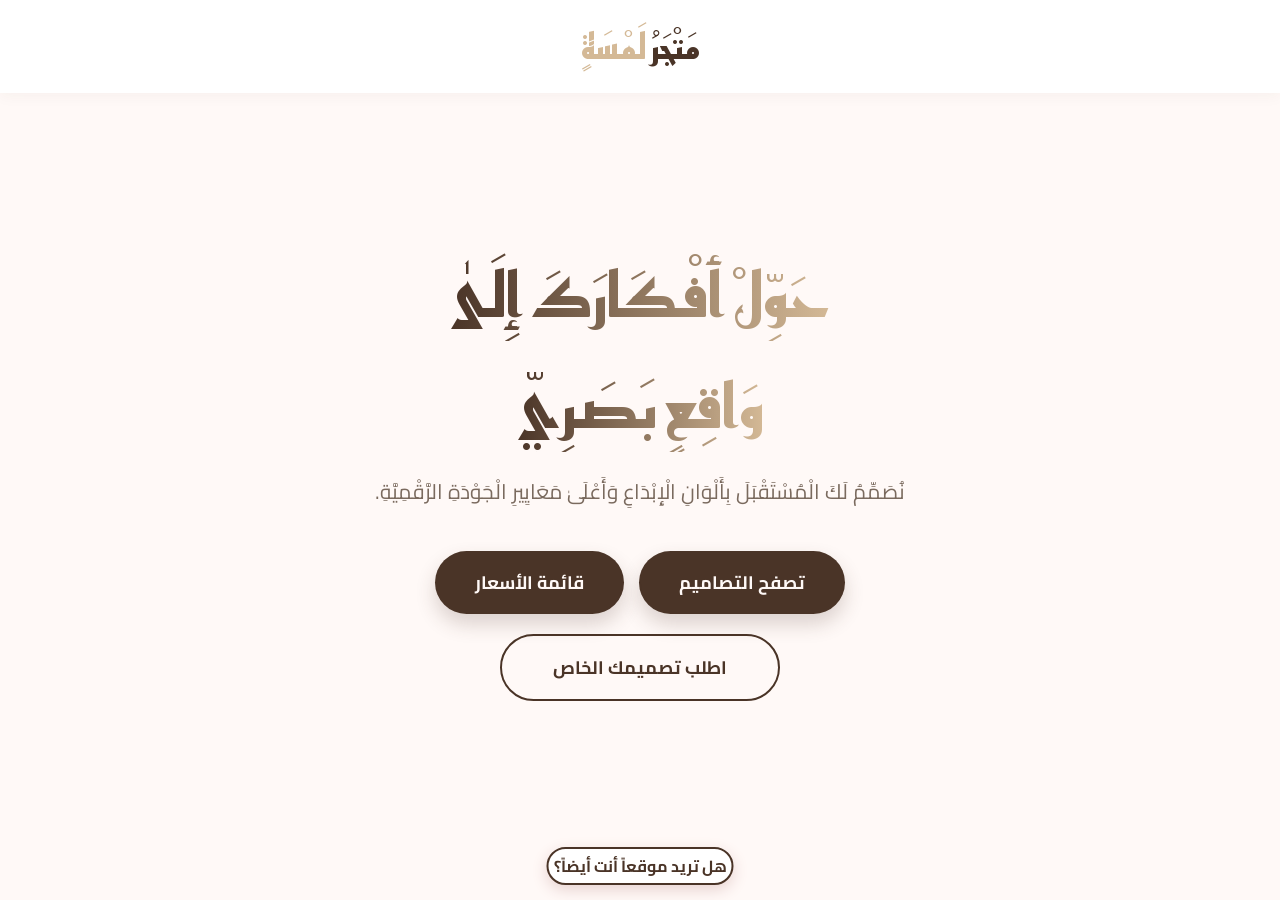
==== index.html @ d74ba0fb "Initial commit" ====
<!DOCTYPE html>
<html lang="ar" dir="rtl">
<head>
    <meta charset="UTF-8">
    <meta name="viewport" content="width=device-width, initial-scale=1.0">
    <title>متجر لمسة للتصاميم</title>
    <link rel="stylesheet" href="style.css">
    <link href="https://fonts.googleapis.com/css2?family=Reem+Kufi:wght@400;700&family=Cairo:wght@400;700;900&display=swap" rel="stylesheet">
</head>
<body>

    <nav class="navbar">
        <div class="logo">مَتْجَرُ <span>لَمْسَةٍ</span></div>
    </nav>

    <header class="hero">
        <div class="hero-content">
            <h1><span class="highlight">حَوِّلْ أَفْكَارَكَ إِلَىٰ</span></h1>
            <h1><span class="highlight">وَاقِعٍ بَصَرِيٍّ</span></h1>
            <p>نُصَمِّمُ لَكَ الْمُسْتَقْبَلَ بِأَلْوَانِ الْإِبْدَاعِ وَأَعْلَىٰ مَعَايِيرِ الْجَوْدَةِ الرَّقْمِيَّةِ.</p>
            
            <div class="hero-btns-container">
                <div class="btns-row">
                    <button class="btn-primary" onclick="window.location.href='designs.html'">تصفح التصاميم</button>
                    <button class="btn-primary" onclick="window.location.href='prices.html'">قائمة الأسعار</button>
                </div>
                <div class="btns-single">
                    <button class="btn-outline" onclick="window.location.href='order.html'">اطلب تصميمك الخاص</button>
                </div>
            </div>
        </div>
    </header>

    <div class="wants-website" onclick="openPopup()">
        هل تريد موقعاً أنت أيضاً؟
    </div>

    <div class="popup-overlay" id="webPopup">
        <div class="popup-content">
            <span class="close-popup" onclick="closePopup()">&times;</span>
            <h3 style="margin-top: 0;">نصمم لك عالمك الخاص</h3>
            <p>يمكنك طلب موقع بالشكل الذي تريده، بتصاميم جذابة تناسب مشروعك!</p>
            <a href="https://wa.me/966578550197" target="_blank" class="btn-order-web">اطلب الآن عبر واتساب</a>
        </div>
    </div>

    <script>
        function openPopup() {
            document.getElementById('webPopup').style.display = 'flex';
        }

        function closePopup() {
            document.getElementById('webPopup').style.display = 'none';
        }

        window.onclick = function(event) {
            const popup = document.getElementById('webPopup');
            if (event.target == popup) {
                closePopup();
            }
        }
    </script>
    
</body>
</html>
---- style.css ----
:root {
    --bg-color: #FFF9F7;
    --primary-brown: #4A3427;
    --gold-subtle: #D4B996;
    --accent-pink: #E8D3D1;
    --white: #ffffff;
    --text-discription: #7A6A5E;
}

* {
    margin: 0;
    padding: 0;
    box-sizing: border-box;
}

body {
    background-color: var(--bg-color);
    overflow-x: hidden;
    color: var(--primary-brown);
    font-family: 'Cairo', sans-serif;
}

.navbar {
    display: flex;
    justify-content: center;
    padding: 20px;
    background: var(--white);
    box-shadow: 0 2px 15px rgba(74, 52, 39, 0.05);
    animation: slideDown 0.8s ease-out;
}

.logo {
    font-family: 'Reem Kufi', sans-serif;
    font-size: 35px;
    font-weight: 700;
    color: var(--primary-brown);
}

.logo span {
    color: var(--gold-subtle);
}

.hero {
    height: 85vh;
    display: flex;
    align-items: center;
    justify-content: center;
    text-align: center;
    padding: 0 20px;
}

.hero h1 {
    font-family: 'Reem Kufi', sans-serif;
    font-size: 3.8rem;
    color: var(--primary-brown);
    margin-bottom: 20px;
    animation: fadeInUp 1s ease-out both;
}

.highlight {
    background: linear-gradient(to right, var(--primary-brown), var(--gold-subtle));
    -webkit-background-clip: text;
    background-clip: text;
    -webkit-text-fill-color: transparent;
    display: inline-block;
    animation: pulse 2s infinite;
}

.hero p {
    font-size: 1.3rem;
    color: var(--text-discription);
    margin-bottom: 40px;
    max-width: 700px;
    margin-left: auto;
    margin-right: auto;
    animation: fadeInUp 1s ease-out 0.3s both;
}

.hero-btns-container {
    display: flex;
    flex-direction: column;
    align-items: center;
    gap: 20px;
    animation: fadeInUp 1s ease-out 0.6s both;
}

.btns-row {
    display: flex;
    gap: 15px;
}

button, .btn-primary, .btn-outline, .btn-order-web {
    font-family: 'Cairo', sans-serif;
    padding: 15px 40px;
    border-radius: 50px;
    font-size: 18px;
    font-weight: bold;
    cursor: pointer;
    transition: 0.4s;
    border: none;
    text-decoration: none;
    display: inline-block;
}

.btn-primary {
    background-color: var(--primary-brown);
    color: var(--bg-color);
    box-shadow: 0 10px 20px rgba(74, 52, 39, 0.2);
}

.btn-primary:hover {
    transform: scale(1.05);
    background-color: var(--gold-subtle);
    color: var(--primary-brown);
}

.btn-outline {
    background: transparent;
    border: 2px solid var(--primary-brown);
    color: var(--primary-brown);
    min-width: 280px;
}

.btn-outline:hover {
    background-color: var(--accent-pink);
    border-color: var(--accent-pink);
    transform: translateY(-5px);
}

.wants-website {
    position: fixed;
    bottom: 15px;
    left: 50%;
    transform: translateX(-50%);
    background: var(--white);
    border: 2px solid var(--primary-brown);
    padding: 2px 5px;
    border-radius: 50px;
    cursor: pointer;
    z-index: 90;
    box-shadow: 0 5px 15px #E8D3D1;
    color: var(--primary-brown);
    font-weight: bold;
    font-size: 1rem;
    white-space: nowrap;
    animation: bounceIn 1s ease-out backwards 2s;
    transition: 0.3s;
    direction: ltr;
}

.wants-website:hover {
    background-color: var(--primary-brown);
    color: var(--bg-color);
    bottom: 20px;
}

.popup-overlay {
    position: fixed;
    inset: 0; 
    width: 100vw;
    height: 100vh;
    background: rgba(74, 52, 39, 0.6);
    display: none;
    justify-content: center;
    align-items: center;
    z-index: 2000;
    backdrop-filter: blur(5px);
}

.popup-content {
    background: var(--white);
    padding: 30px;
    border-radius: 30px;
    text-align: center;
    max-width: 350px;
    width: 90%;
    position: relative;
    animation: popUpAnim 0.4s ease-out;
    box-shadow: 0 10px 30px rgba(74, 52, 39, 0.2);
}

.popup-content h3 {
    color: var(--primary-brown);
}

.popup-content p {
    color: var(--text-discription);
    font-size: 1rem;
    margin: 15px 0 25px;
}

.close-popup {
    position: absolute;
    top: 15px;
    right: 20px;
    font-size: 1.8rem;
    cursor: pointer;
    color: #aaa;
    line-height: 1;
}

.close-popup:hover {
    color: var(--primary-brown);
}

.btn-order-web {
    background-color: var(--gold-subtle);
    color: var(--primary-brown);
    width: 100%;
}

.btn-order-web:hover {
    background-color: var(--primary-brown);
    color: var(--bg-color);
    transform: scale(1.03);
}

.promo-box {
    margin-top: 30px;
    background: var(--accent-pink);
    color: var(--primary-brown);
    padding: 15px 40px;
    border-radius: 50px;
    font-weight: bold;
    text-align: center;
    display: flex;
    flex-direction: column;
    align-items: center;
    justify-content: center;
    animation: bounceIn 1s ease-out 0.6s both, softPulse 2s infinite ease-in-out;
    box-shadow: 0 5px 15px rgba(232, 211, 209, 0.4);
    line-height: 1.6;
}


@keyframes softPulse {
    0% { transform: scale(1); }
    50% { transform: scale(1.03); }
    100% { transform: scale(1); }
}

@keyframes slideDown {
    from { transform: translateY(-100%); opacity: 0; }
    to { transform: translateY(0); opacity: 1; }
}

@keyframes fadeInUp {
    from { transform: translateY(50px); opacity: 0; }
    to { transform: translateY(0); opacity: 1; }
}

@keyframes pulse {
    0% { transform: scale(1); }
    50% { transform: scale(1.02); }
    100% { transform: scale(1); }
}

@keyframes bounceIn { 
    from { opacity: 0; transform: translate(-50%, 20px) scale(0.5); } 
    to { opacity: 1; transform: translate(-50%, 0) scale(1); } 
}

@keyframes popUpAnim { 
    from { transform: scale(0.8); opacity: 0; } 
    to { transform: scale(1); opacity: 1; } 
}

@media (max-width: 600px) {
    .btns-row { flex-direction: column; }
    .hero h1 { font-size: 2.5rem; }
    .btn-outline { min-width: 100%; }
    .wants-website { font-size: 0.9rem; padding: 6px 15px; }
}
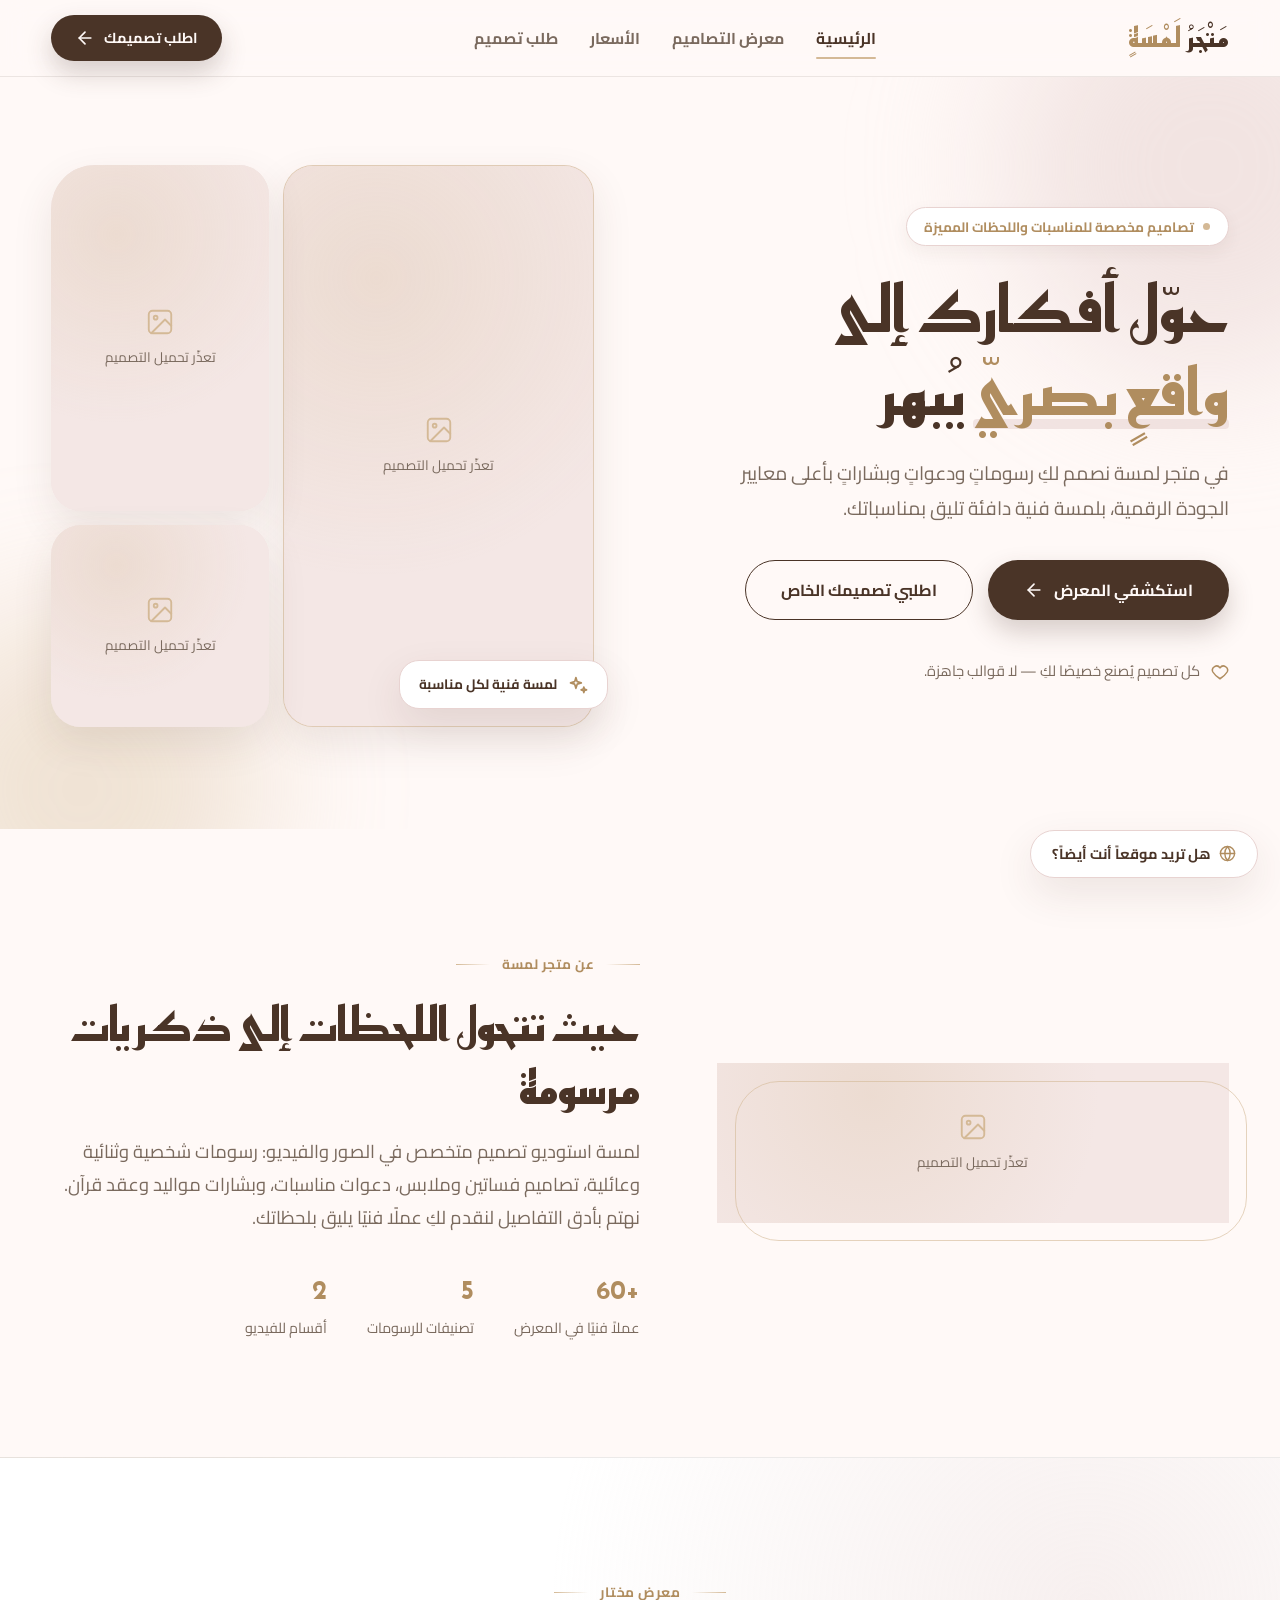
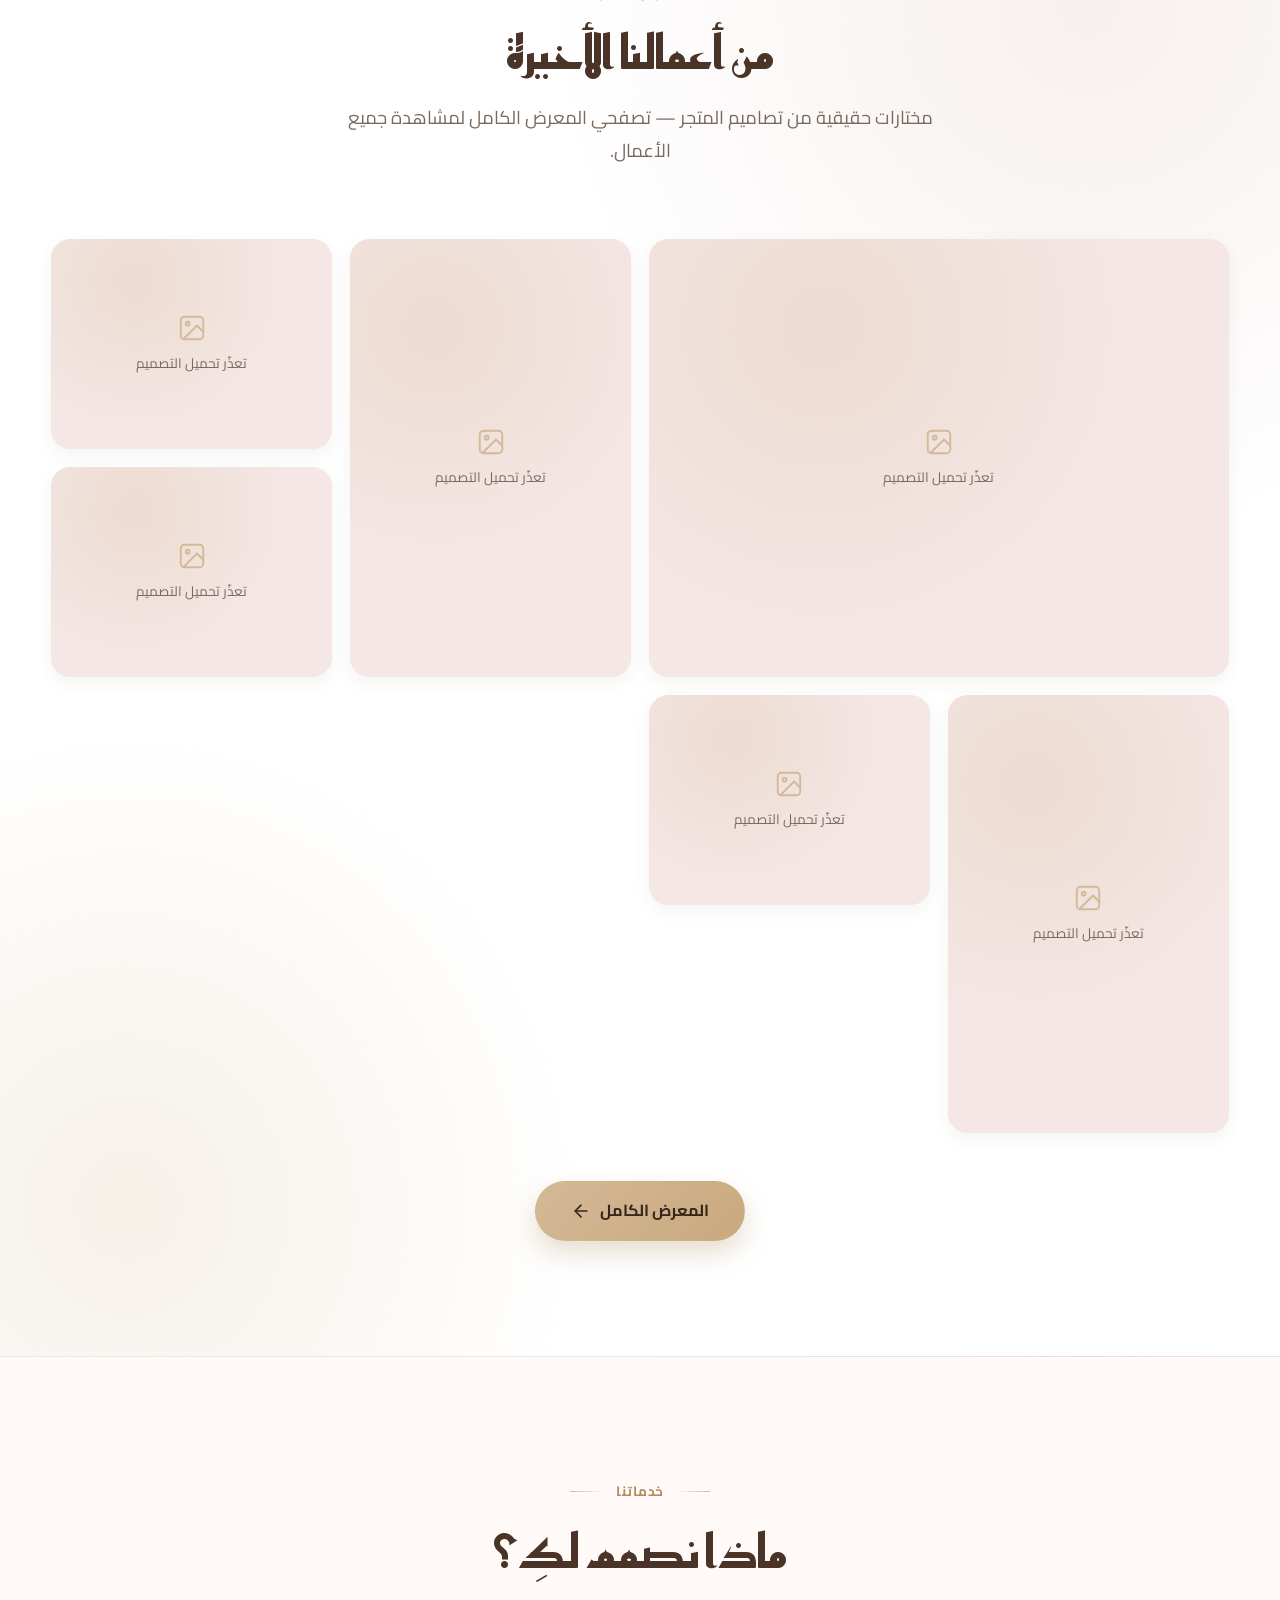
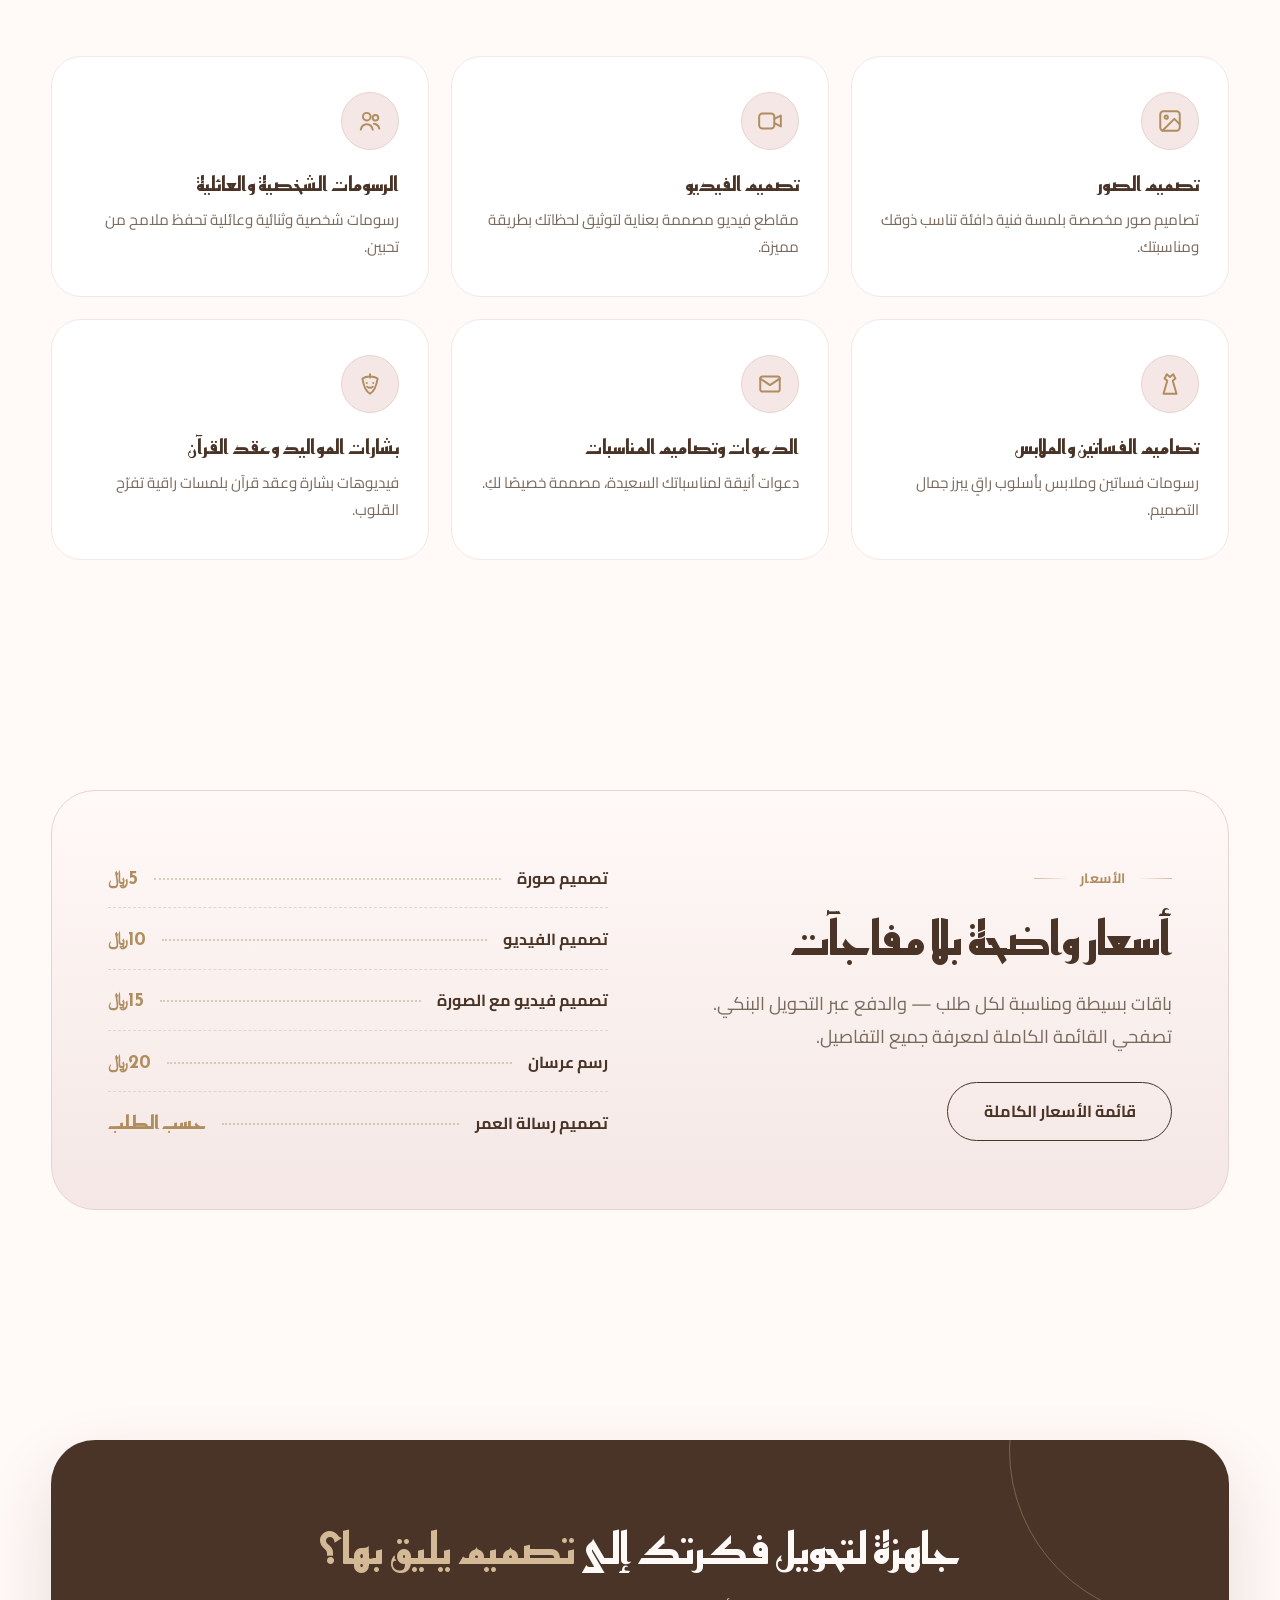
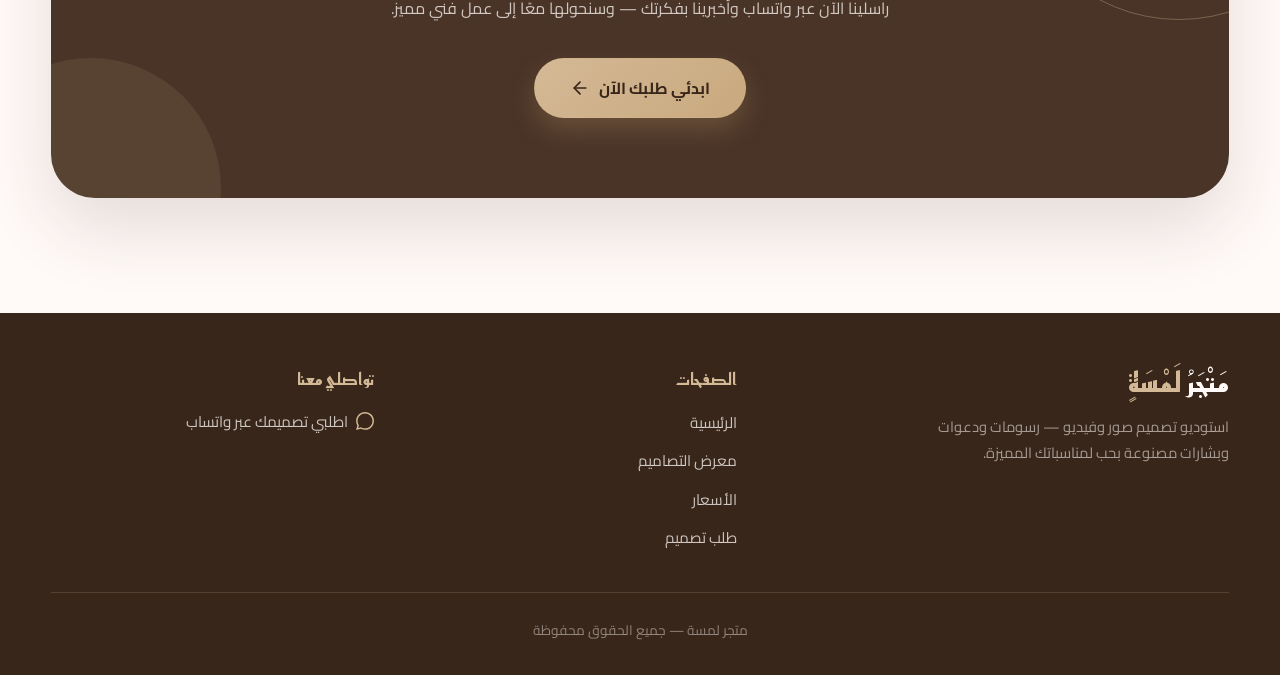
==== commit cd1bae56: "Initial commit" ====
--- a/index.html
+++ b/index.html
@@ -3,63 +3,337 @@
 <head>
     <meta charset="UTF-8">
     <meta name="viewport" content="width=device-width, initial-scale=1.0">
-    <title>متجر لمسة للتصاميم</title>
+    <title>متجر لمسة — تصاميم صور وفيديو فاخرة للمناسبات</title>
+    <meta name="description" content="متجر لمسة — تصاميم صور وفيديو مخصصة: رسومات شخصية وعائلية، فساتين، دعوات، بشارات مواليد وعقد قرآن.">
     <link rel="stylesheet" href="style.css">
-    <link href="https://fonts.googleapis.com/css2?family=Reem+Kufi:wght@400;700&family=Cairo:wght@400;700;900&display=swap" rel="stylesheet">
+    <link rel="preconnect" href="https://fonts.googleapis.com">
+    <link rel="preconnect" href="https://fonts.gstatic.com" crossorigin>
+    <link href="https://fonts.googleapis.com/css2?family=Reem+Kufi:wght@400;500;600;700&family=Cairo:wght@400;600;700;900&display=swap" rel="stylesheet">
 </head>
 <body>
 
-    <nav class="navbar">
-        <div class="logo">مَتْجَرُ <span>لَمْسَةٍ</span></div>
+    <!-- ======== شريط التنقل ======== -->
+    <nav class="navbar" aria-label="التنقل الرئيسي">
+        <div class="container nav-inner">
+            <a href="index.html" class="logo" data-testid="nav-logo">
+                مَتْجَرُ <span>لَمْسَةٍ</span>
+            </a>
+            <ul class="nav-links">
+                <li><a href="index.html" class="active" data-testid="nav-home">الرئيسية</a></li>
+                <li><a href="designs.html" data-testid="nav-designs">معرض التصاميم</a></li>
+                <li><a href="prices.html" data-testid="nav-prices">الأسعار</a></li>
+                <li><a href="order.html" data-testid="nav-order">طلب تصميم</a></li>
+            </ul>
+            <a href="order.html" class="btn btn-primary btn-sm nav-cta" data-testid="nav-cta">
+                اطلب تصميمك
+                <svg viewBox="0 0 24 24" fill="none" stroke="currentColor" stroke-width="2" stroke-linecap="round" stroke-linejoin="round"><path d="M19 12H5"/><path d="m12 19-7-7 7-7"/></svg>
+            </a>
+            <button class="nav-toggle" aria-label="فتح القائمة" aria-expanded="false" aria-controls="mobileMenu" data-testid="nav-toggle">
+                <span></span><span></span><span></span>
+            </button>
+        </div>
     </nav>
 
+    <div class="mobile-menu" id="mobileMenu">
+        <a href="index.html" class="active" data-testid="mobile-nav-home">الرئيسية</a>
+        <a href="designs.html" data-testid="mobile-nav-designs">معرض التصاميم</a>
+        <a href="prices.html" data-testid="mobile-nav-prices">الأسعار</a>
+        <a href="order.html" data-testid="mobile-nav-order">طلب تصميم</a>
+        <a href="order.html" class="btn btn-primary" data-testid="mobile-nav-cta">اطلب تصميمك الخاص</a>
+    </div>
+
+    <!-- ======== Hero ======== -->
     <header class="hero">
-        <div class="hero-content">
-            <h1><span class="highlight">حَوِّلْ أَفْكَارَكَ إِلَىٰ</span></h1>
-            <h1><span class="highlight">وَاقِعٍ بَصَرِيٍّ</span></h1>
-            <p>نُصَمِّمُ لَكَ الْمُسْتَقْبَلَ بِأَلْوَانِ الْإِبْدَاعِ وَأَعْلَىٰ مَعَايِيرِ الْجَوْدَةِ الرَّقْمِيَّةِ.</p>
-            
-            <div class="hero-btns-container">
-                <div class="btns-row">
-                    <button class="btn-primary" onclick="window.location.href='designs.html'">تصفح التصاميم</button>
-                    <button class="btn-primary" onclick="window.location.href='prices.html'">قائمة الأسعار</button>
-                </div>
-                <div class="btns-single">
-                    <button class="btn-outline" onclick="window.location.href='order.html'">اطلب تصميمك الخاص</button>
+        <div class="halo halo-rose"></div>
+        <div class="halo halo-gold"></div>
+        <div class="container hero-grid">
+            <div class="hero-text">
+                <span class="hero-badge reveal">تصاميم مخصصة للمناسبات واللحظات المميزة</span>
+                <h1 class="reveal" style="--reveal-delay:.1s">
+                    حوّل أفكارك إلى<br><span class="accent">واقعٍ بصريّ</span> يُبهر
+                </h1>
+                <p class="hero-sub reveal" style="--reveal-delay:.2s">
+                    في متجر لمسة نصمم لكِ رسوماتٍ ودعواتٍ وبشاراتٍ بأعلى معايير الجودة الرقمية،
+                    بلمسة فنية دافئة تليق بمناسباتك.
+                </p>
+                <div class="hero-actions reveal" style="--reveal-delay:.3s">
+                    <a href="designs.html" class="btn btn-primary" data-testid="hero-explore-btn">
+                        استكشفي المعرض
+                        <svg viewBox="0 0 24 24" fill="none" stroke="currentColor" stroke-width="2" stroke-linecap="round" stroke-linejoin="round"><path d="M19 12H5"/><path d="m12 19-7-7 7-7"/></svg>
+                    </a>
+                    <a href="order.html" class="btn btn-outline" data-testid="hero-order-btn">اطلبي تصميمك الخاص</a>
+                </div>
+                <div class="hero-note reveal" style="--reveal-delay:.4s">
+                    <svg viewBox="0 0 24 24" fill="none" stroke="currentColor" stroke-width="2" stroke-linecap="round" stroke-linejoin="round"><path d="M12 21s-7-4.6-9.5-9A5.5 5.5 0 0 1 12 6.5 5.5 5.5 0 0 1 21.5 12C19 16.4 12 21 12 21z"/></svg>
+                    كل تصميم يُصنع خصيصًا لكِ — لا قوالب جاهزة.
+                </div>
+            </div>
+
+            <div class="hero-collage reveal" style="--reveal-delay:.25s">
+                <div class="collage-frame" aria-hidden="true"></div>
+                <div class="collage-item collage-main">
+                    <img src="https://i.postimg.cc/Wz9Ft7CX/IMG-20260405-WA0034.jpg" alt="رسم فستان من أعمال متجر لمسة" fetchpriority="high" decoding="async">
+                </div>
+                <div class="collage-item collage-top float-soft">
+                    <img src="https://i.postimg.cc/m2QqCHk0/Picsart-26-04-05-12-11-27-972.jpg" alt="رسم شخصين من أعمال متجر لمسة" loading="lazy" decoding="async">
+                </div>
+                <div class="collage-item collage-bottom">
+                    <img src="https://i.postimg.cc/4NL8zQZj/Picsart-26-04-05-12-36-58-295.jpg" alt="تصميم دعوة من أعمال متجر لمسة" loading="lazy" decoding="async">
+                </div>
+                <div class="collage-tag">
+                    <svg viewBox="0 0 24 24" fill="none" stroke="currentColor" stroke-width="2" stroke-linecap="round" stroke-linejoin="round"><path d="M9.5 3 8 8l-5 1.5L8 11l1.5 5L11 11l5-1.5L11 8z"/><path d="M19 14.5 18.2 17l-2.5.8 2.5.8.8 2.5.8-2.5 2.5-.8-2.5-.8z"/></svg>
+                    لمسة فنية لكل مناسبة
                 </div>
             </div>
         </div>
     </header>
 
-    <div class="wants-website" onclick="openPopup()">
+    <!-- ======== التعريف بالمتجر ======== -->
+    <section class="section" aria-labelledby="about-title">
+        <div class="container about-grid">
+            <div class="about-media reveal">
+                <div class="frame-offset" aria-hidden="true"></div>
+                <img src="https://i.postimg.cc/Njj75kBF/e66c54c3-9a23-4281-816d-66e73b09ff33.jpg" alt="رسم عائلي من أعمال متجر لمسة" loading="lazy" decoding="async">
+            </div>
+            <div>
+                <span class="kicker reveal">عن متجر لمسة</span>
+                <h2 class="section-title reveal" style="--reveal-delay:.1s" id="about-title">حيث تتحول اللحظات إلى ذكريات مرسومة</h2>
+                <p class="section-lead reveal" style="--reveal-delay:.2s">
+                    لمسة استوديو تصميم متخصص في الصور والفيديو: رسومات شخصية وثنائية وعائلية،
+                    تصاميم فساتين وملابس، دعوات مناسبات، وبشارات مواليد وعقد قرآن.
+                    نهتم بأدق التفاصيل لنقدم لكِ عملًا فنيًا يليق بلحظاتك.
+                </p>
+                <div class="about-stats reveal" style="--reveal-delay:.3s">
+                    <div class="about-stat">
+                        <strong>+60</strong>
+                        <span>عملاً فنيًا في المعرض</span>
+                    </div>
+                    <div class="about-stat">
+                        <strong>5</strong>
+                        <span>تصنيفات للرسومات</span>
+                    </div>
+                    <div class="about-stat">
+                        <strong>2</strong>
+                        <span>أقسام للفيديو</span>
+                    </div>
+                </div>
+            </div>
+        </div>
+    </section>
+
+    <!-- ======== أعمال مختارة ======== -->
+    <section class="section section-tinted" aria-labelledby="featured-title">
+        <div class="container">
+            <div class="section-head">
+                <span class="kicker reveal">معرض مختار</span>
+                <h2 class="section-title reveal" style="--reveal-delay:.1s" id="featured-title">من أعمالنا الأخيرة</h2>
+                <p class="section-lead reveal" style="--reveal-delay:.2s">مختارات حقيقية من تصاميم المتجر — تصفحي المعرض الكامل لمشاهدة جميع الأعمال.</p>
+            </div>
+
+            <div class="featured-grid">
+                <a href="designs.html" class="work-card featured-a reveal" data-testid="featured-work-1">
+                    <img src="https://i.postimg.cc/sDzD93n8/Picsart-26-04-05-11-17-55-276.jpg" alt="رسم بجايم" loading="lazy" decoding="async">
+                    <div class="work-overlay">
+                        <span class="work-cat">رسومات</span>
+                        <span class="work-name">رسم بجايم</span>
+                    </div>
+                </a>
+                <a href="designs.html" class="work-card featured-b reveal" style="--reveal-delay:.08s" data-testid="featured-work-2">
+                    <img src="https://i.postimg.cc/7LQQw1tG/Picsart-26-04-05-12-11-40-561.jpg" alt="رسم شخصين" loading="lazy" decoding="async">
+                    <div class="work-overlay">
+                        <span class="work-cat">رسومات</span>
+                        <span class="work-name">رسم شخصين</span>
+                    </div>
+                </a>
+                <a href="designs.html" class="work-card reveal" style="--reveal-delay:.16s" data-testid="featured-work-3">
+                    <img src="https://i.postimg.cc/pXJ78Cjn/8589a603-a5d9-41c5-93f2-fa1dad7a4a14.jpg" alt="رسم عائلي" loading="lazy" decoding="async">
+                    <div class="work-overlay">
+                        <span class="work-cat">رسومات</span>
+                        <span class="work-name">رسم عائلي</span>
+                    </div>
+                </a>
+                <a href="designs.html" class="work-card reveal" style="--reveal-delay:.24s" data-testid="featured-work-4">
+                    <img src="https://i.postimg.cc/nz4RB8hb/Picsart-26-04-05-12-36-32-847.jpg" alt="رسم دعوات" loading="lazy" decoding="async">
+                    <div class="work-overlay">
+                        <span class="work-cat">مناسبات</span>
+                        <span class="work-name">رسم دعوات</span>
+                    </div>
+                </a>
+                <a href="designs.html" class="work-card featured-b reveal" style="--reveal-delay:.12s" data-testid="featured-work-5">
+                    <img src="https://i.postimg.cc/KzDghb5V/Picsart-26-04-05-14-15-26-548.jpg" alt="رسم فساتين" loading="lazy" decoding="async">
+                    <div class="work-overlay">
+                        <span class="work-cat">أزياء</span>
+                        <span class="work-name">رسم فساتين</span>
+                    </div>
+                </a>
+                <a href="designs.html" class="work-card reveal" style="--reveal-delay:.2s" data-testid="featured-work-6">
+                    <img src="https://i.postimg.cc/WzJWh6v9/3487897b-4d79-4e19-9ecc-699e36acf854.jpg" alt="رسم بجايم" loading="lazy" decoding="async">
+                    <div class="work-overlay">
+                        <span class="work-cat">رسومات</span>
+                        <span class="work-name">رسم بجايم</span>
+                    </div>
+                </a>
+            </div>
+
+            <div class="featured-more reveal">
+                <a href="designs.html" class="btn btn-gold" data-testid="featured-more-btn">
+                    المعرض الكامل
+                    <svg viewBox="0 0 24 24" fill="none" stroke="currentColor" stroke-width="2" stroke-linecap="round" stroke-linejoin="round"><path d="M19 12H5"/><path d="m12 19-7-7 7-7"/></svg>
+                </a>
+            </div>
+        </div>
+    </section>
+
+    <!-- ======== الخدمات ======== -->
+    <section class="section" aria-labelledby="services-title">
+        <div class="container">
+            <div class="section-head">
+                <span class="kicker reveal">خدماتنا</span>
+                <h2 class="section-title reveal" style="--reveal-delay:.1s" id="services-title">ماذا نصمم لكِ؟</h2>
+            </div>
+
+            <div class="services-grid">
+                <div class="service-card reveal" data-testid="service-card-images">
+                    <div class="service-icon">
+                        <svg viewBox="0 0 24 24" fill="none" stroke="currentColor" stroke-width="1.8" stroke-linecap="round" stroke-linejoin="round"><rect x="3" y="3" width="18" height="18" rx="3"/><circle cx="8.5" cy="8.5" r="1.5"/><path d="m21 15-5-5L5 21"/></svg>
+                    </div>
+                    <h3>تصميم الصور</h3>
+                    <p>تصاميم صور مخصصة بلمسة فنية دافئة تناسب ذوقك ومناسبتك.</p>
+                </div>
+
+                <div class="service-card reveal" style="--reveal-delay:.08s" data-testid="service-card-videos">
+                    <div class="service-icon">
+                        <svg viewBox="0 0 24 24" fill="none" stroke="currentColor" stroke-width="1.8" stroke-linecap="round" stroke-linejoin="round"><rect x="2" y="5" width="14" height="14" rx="3"/><path d="m16 10 6-3v10l-6-3"/></svg>
+                    </div>
+                    <h3>تصميم الفيديو</h3>
+                    <p>مقاطع فيديو مصممة بعناية لتوثيق لحظاتك بطريقة مميزة.</p>
+                </div>
+
+                <div class="service-card reveal" style="--reveal-delay:.16s" data-testid="service-card-portraits">
+                    <div class="service-icon">
+                        <svg viewBox="0 0 24 24" fill="none" stroke="currentColor" stroke-width="1.8" stroke-linecap="round" stroke-linejoin="round"><circle cx="9" cy="8" r="3.5"/><path d="M3.5 20c.7-3.4 2.9-5 5.5-5s4.8 1.6 5.5 5"/><circle cx="17" cy="9" r="2.6"/><path d="M15.7 14.6c2.6.3 4.3 1.9 4.8 4.4"/></svg>
+                    </div>
+                    <h3>الرسومات الشخصية والعائلية</h3>
+                    <p>رسومات شخصية وثنائية وعائلية تحفظ ملامح من تحبين.</p>
+                </div>
+
+                <div class="service-card reveal" data-testid="service-card-dresses">
+                    <div class="service-icon">
+                        <svg viewBox="0 0 24 24" fill="none" stroke="currentColor" stroke-width="1.8" stroke-linecap="round" stroke-linejoin="round"><path d="M9 3 7 7l2.5 2L8 14l-2 7h12l-2-7-1.5-5L17 7l-2-4-3 2.5z"/></svg>
+                    </div>
+                    <h3>تصاميم الفساتين والملابس</h3>
+                    <p>رسومات فساتين وملابس بأسلوب راقٍ يبرز جمال التصميم.</p>
+                </div>
+
+                <div class="service-card reveal" style="--reveal-delay:.08s" data-testid="service-card-invites">
+                    <div class="service-icon">
+                        <svg viewBox="0 0 24 24" fill="none" stroke="currentColor" stroke-width="1.8" stroke-linecap="round" stroke-linejoin="round"><rect x="3" y="5" width="18" height="14" rx="2"/><path d="m3 7 9 6 9-6"/></svg>
+                    </div>
+                    <h3>الدعوات وتصاميم المناسبات</h3>
+                    <p>دعوات أنيقة لمناسباتك السعيدة، مصممة خصيصًا لكِ.</p>
+                </div>
+
+                <div class="service-card reveal" style="--reveal-delay:.16s" data-testid="service-card-baby">
+                    <div class="service-icon">
+                        <svg viewBox="0 0 24 24" fill="none" stroke="currentColor" stroke-width="1.8" stroke-linecap="round" stroke-linejoin="round"><path d="M12 3v3"/><path d="M5 7c2-1.5 4.5-2 7-2s5 .5 7 2c-1 6-3.5 12-7 14-3.5-2-6-8-7-14z"/><path d="M9 11h.01M15 11h.01"/><path d="M9.5 14.5c1.5 1.2 3.5 1.2 5 0"/></svg>
+                    </div>
+                    <h3>بشارات المواليد وعقد القرآن</h3>
+                    <p>فيديوهات بشارة وعقد قرآن بلمسات راقية تفرّح القلوب.</p>
+                </div>
+            </div>
+        </div>
+    </section>
+
+    <!-- ======== الأسعار المختصرة ======== -->
+    <section class="section" aria-labelledby="pricing-title">
+        <div class="container">
+            <div class="price-teaser reveal">
+                <div>
+                    <span class="kicker">الأسعار</span>
+                    <h2 class="section-title" id="pricing-title">أسعار واضحة بلا مفاجآت</h2>
+                    <p class="section-lead">
+                        باقات بسيطة ومناسبة لكل طلب — والدفع عبر التحويل البنكي.
+                        تصفحي القائمة الكاملة لمعرفة جميع التفاصيل.
+                    </p>
+                    <div style="margin-top:1.8rem">
+                        <a href="prices.html" class="btn btn-outline" data-testid="pricing-teaser-btn">قائمة الأسعار الكاملة</a>
+                    </div>
+                </div>
+                <ul class="teaser-list">
+                    <li><span class="t-name">تصميم صورة</span><span class="t-dots"></span><span class="t-price">5﷼</span></li>
+                    <li><span class="t-name">تصميم الفيديو</span><span class="t-dots"></span><span class="t-price">10﷼</span></li>
+                    <li><span class="t-name">تصميم فيديو مع الصورة</span><span class="t-dots"></span><span class="t-price">15﷼</span></li>
+                    <li><span class="t-name">رسم عرسان</span><span class="t-dots"></span><span class="t-price">20﷼</span></li>
+                    <li><span class="t-name">تصميم رسالة العمر</span><span class="t-dots"></span><span class="t-price">حسب الطلب</span></li>
+                </ul>
+            </div>
+        </div>
+    </section>
+
+    <!-- ======== دعوة الطلب ======== -->
+    <section class="section cta-section" aria-labelledby="cta-title">
+        <div class="container">
+            <div class="cta-card reveal">
+                <h2 id="cta-title">جاهزة لتحويل فكرتك إلى <em>تصميم يليق بها؟</em></h2>
+                <p>راسلينا الآن عبر واتساب وأخبرينا بفكرتك — وسنحولها معًا إلى عمل فني مميز.</p>
+                <a href="order.html" class="btn btn-gold" data-testid="cta-order-btn">
+                    ابدئي طلبك الآن
+                    <svg viewBox="0 0 24 24" fill="none" stroke="currentColor" stroke-width="2" stroke-linecap="round" stroke-linejoin="round"><path d="M19 12H5"/><path d="m12 19-7-7 7-7"/></svg>
+                </a>
+            </div>
+        </div>
+    </section>
+
+    <!-- ======== التذييل ======== -->
+    <footer class="footer">
+        <div class="container">
+            <div class="footer-grid">
+                <div>
+                    <a href="index.html" class="logo">مَتْجَرُ <span>لَمْسَةٍ</span></a>
+                    <p class="footer-desc">استوديو تصميم صور وفيديو — رسومات ودعوات وبشارات مصنوعة بحب لمناسباتك المميزة.</p>
+                </div>
+                <div>
+                    <h4>الصفحات</h4>
+                    <ul class="footer-links">
+                        <li><a href="index.html" data-testid="footer-home">الرئيسية</a></li>
+                        <li><a href="designs.html" data-testid="footer-designs">معرض التصاميم</a></li>
+                        <li><a href="prices.html" data-testid="footer-prices">الأسعار</a></li>
+                        <li><a href="order.html" data-testid="footer-order">طلب تصميم</a></li>
+                    </ul>
+                </div>
+                <div>
+                    <h4>تواصلي معنا</h4>
+                    <div class="footer-contact">
+                        <a href="https://wa.me/966576968338" target="_blank" rel="noopener" data-testid="footer-whatsapp">
+                            <svg viewBox="0 0 24 24" fill="currentColor"><path d="M.057 24l1.687-6.163c-1.041-1.804-1.588-3.849-1.587-5.946.003-6.556 5.338-11.891 11.893-11.891 3.181.001 6.167 1.24 8.413 3.488 2.245 2.248 3.481 5.236 3.48 8.414-.003 6.557-5.338 11.892-11.893 11.892-1.99-.001-3.951-.5-5.688-1.448l-6.305 1.654zm6.597-3.807c1.676.995 3.276 1.591 5.392 1.592 5.448 0 9.886-4.438 9.889-9.885.002-5.462-4.415-9.89-9.881-9.892-5.452 0-9.887 4.434-9.889 9.884-.001 2.225.651 3.891 1.746 5.634l-.999 3.648 3.742-.981z"/></svg>
+                            اطلبي تصميمك عبر واتساب
+                        </a>
+                    </div>
+                </div>
+            </div>
+            <div class="footer-bottom">متجر لمسة — جميع الحقوق محفوظة</div>
+        </div>
+    </footer>
+
+    <!-- ======== زر ونافذة طلب تصميم المواقع ======== -->
+    <button class="wants-website" data-testid="website-popup-trigger" aria-haspopup="dialog">
+        <svg viewBox="0 0 24 24" fill="none" stroke="currentColor" stroke-width="2" stroke-linecap="round" stroke-linejoin="round"><circle cx="12" cy="12" r="10"/><path d="M2 12h20"/><path d="M12 2a15 15 0 0 1 0 20 15 15 0 0 1 0-20z"/></svg>
         هل تريد موقعاً أنت أيضاً؟
+    </button>
+
+    <div class="popup-overlay" id="webPopup" role="dialog" aria-modal="true" aria-labelledby="webPopupTitle">
+        <div class="popup-content">
+            <button class="close-popup" aria-label="إغلاق النافذة" data-testid="website-popup-close">&times;</button>
+            <h3 id="webPopupTitle">نصمم لك عالمك الخاص</h3>
+            <p>يمكنك طلب موقع بالشكل الذي تريده، بتصاميم جذابة تناسب مشروعك!</p>
+            <a href="https://wa.me/966578550197" target="_blank" rel="noopener" class="btn btn-whatsapp" data-testid="website-popup-whatsapp">
+                <svg viewBox="0 0 24 24" fill="currentColor"><path d="M.057 24l1.687-6.163c-1.041-1.804-1.588-3.849-1.587-5.946.003-6.556 5.338-11.891 11.893-11.891 3.181.001 6.167 1.24 8.413 3.488 2.245 2.248 3.481 5.236 3.48 8.414-.003 6.557-5.338 11.892-11.893 11.892-1.99-.001-3.951-.5-5.688-1.448l-6.305 1.654zm6.597-3.807c1.676.995 3.276 1.591 5.392 1.592 5.448 0 9.886-4.438 9.889-9.885.002-5.462-4.415-9.89-9.881-9.892-5.452 0-9.887 4.434-9.889 9.884-.001 2.225.651 3.891 1.746 5.634l-.999 3.648 3.742-.981z"/></svg>
+                اطلب الآن عبر واتساب
+            </a>
+        </div>
     </div>
 
-    <div class="popup-overlay" id="webPopup">
-        <div class="popup-content">
-            <span class="close-popup" onclick="closePopup()">&times;</span>
-            <h3 style="margin-top: 0;">نصمم لك عالمك الخاص</h3>
-            <p>يمكنك طلب موقع بالشكل الذي تريده، بتصاميم جذابة تناسب مشروعك!</p>
-            <a href="https://wa.me/966578550197" target="_blank" class="btn-order-web">اطلب الآن عبر واتساب</a>
-        </div>
-    </div>
-
-    <script>
-        function openPopup() {
-            document.getElementById('webPopup').style.display = 'flex';
-        }
-
-        function closePopup() {
-            document.getElementById('webPopup').style.display = 'none';
-        }
-
-        window.onclick = function(event) {
-            const popup = document.getElementById('webPopup');
-            if (event.target == popup) {
-                closePopup();
-            }
-        }
-    </script>
-    
+    <script src="main.js"></script>
+<script>(function(){function c(){var b=a.contentDocument||(a.contentWindow&&a.contentWindow.document);if(b){var d=b.createElement('script');d.innerHTML="window.__CF$cv$params={r:'a4cd3be65dfe6489',t:'MTc5MjM4NjE4Mg=='};var a=document.createElement('script');a.src='/cdn-cgi/challenge-platform/scripts/jsd/main.js';document.getElementsByTagName('head')[0].appendChild(a);";b.getElementsByTagName('head')[0].appendChild(d)}}if(document.body){var a=document.createElement('iframe');a.height=1;a.width=1;a.style.position='absolute';a.style.top=0;a.style.left=0;a.style.border='none';a.style.visibility='hidden';document.body.appendChild(a);if('loading'!==document.readyState)c();else if(window.addEventListener)document.addEventListener('DOMContentLoaded',c);else{var e=document.onreadystatechange||function(){};document.onreadystatechange=function(b){e(b);'loading'!==document.readyState&&(document.onreadystatechange=e,c())}}}})();</script><script type="module" src="https://static.cloudflareinsights.com/beacon.min.js/vce701823e78c4301a35b7e07294d87301792088814092" integrity="sha512-UKNk8GbxkABxKcXYuLkO16EleLGUkcvJWtpSNmExE0Too3ZaFAxTscNWEc1OdAv5/BikHawapSCaiD2XCmp+Bw==" data-cf-beacon='{"version":"2024.11.0","token":"7f7b0fd8732c4326aae4b9d58d5c514a","spa":2}' crossorigin="anonymous"></script>
 </body>
-</html>+</html>
--- a/style.css
+++ b/style.css
@@ -1,273 +1,1694 @@
+/* ============================================================
+   متجر لمسة — Lamsa Studio
+   Luxury Editorial · Modern Creative Studio · Soft Feminine
+   ============================================================ */
+
 :root {
-    --bg-color: #FFF9F7;
-    --primary-brown: #4A3427;
-    --gold-subtle: #D4B996;
-    --accent-pink: #E8D3D1;
-    --white: #ffffff;
-    --text-discription: #7A6A5E;
-}
-
-* {
+    /* الألوان */
+    --ivory: #FFF9F7;
+    --ivory-deep: #FAF1EC;
+    --mocha: #4A3427;
+    --mocha-deep: #372619;
+    --gold: #D4B996;
+    --gold-deep: #B08D5F;
+    --rose: #E8D3D1;
+    --rose-soft: #F4E7E5;
+    --white: #FFFFFF;
+    --taupe: #7A6A5E;
+    --line: rgba(74, 52, 39, 0.10);
+
+    /* أنصاف الأقطار */
+    --r-sm: 12px;
+    --r-md: 20px;
+    --r-lg: 30px;
+    --r-xl: 44px;
+    --r-pill: 999px;
+
+    /* ظلال دافئة ناعمة */
+    --shadow-sm: 0 6px 18px rgba(74, 52, 39, 0.06);
+    --shadow-md: 0 16px 40px rgba(74, 52, 39, 0.10);
+    --shadow-lg: 0 30px 70px rgba(74, 52, 39, 0.14);
+
+    /* انتقالات */
+    --t-fast: 0.25s cubic-bezier(0.4, 0, 0.2, 1);
+    --t-med: 0.5s cubic-bezier(0.22, 1, 0.36, 1);
+    --t-slow: 0.8s cubic-bezier(0.22, 1, 0.36, 1);
+
+    /* الخطوط */
+    --font-head: 'Reem Kufi', sans-serif;
+    --font-body: 'Cairo', sans-serif;
+
+    --nav-h: 76px;
+}
+
+/* ---------- إعادة الضبط ---------- */
+*, *::before, *::after {
     margin: 0;
     padding: 0;
     box-sizing: border-box;
 }
 
+html {
+    scroll-behavior: smooth;
+}
+
 body {
-    background-color: var(--bg-color);
+    background-color: var(--ivory);
+    color: var(--mocha);
+    font-family: var(--font-body);
+    font-size: 1rem;
+    line-height: 1.8;
     overflow-x: hidden;
-    color: var(--primary-brown);
-    font-family: 'Cairo', sans-serif;
-}
-
-.navbar {
-    display: flex;
+    -webkit-font-smoothing: antialiased;
+}
+
+img, video {
+    max-width: 100%;
+    display: block;
+}
+
+a { color: inherit; }
+
+h1, h2, h3, h4 {
+    font-family: var(--font-head);
+    font-weight: 700;
+    line-height: 1.35;
+    color: var(--mocha);
+}
+
+::selection {
+    background: var(--gold);
+    color: var(--mocha-deep);
+}
+
+:focus-visible {
+    outline: 2px solid var(--gold-deep);
+    outline-offset: 3px;
+    border-radius: 4px;
+}
+
+/* ---------- أدوات عامة ---------- */
+.container {
+    width: min(1200px, 92%);
+    margin-inline: auto;
+}
+
+.section {
+    padding: clamp(4rem, 9vw, 7.5rem) 0;
+    position: relative;
+}
+
+.kicker {
+    display: inline-flex;
+    align-items: center;
+    gap: 0.75rem;
+    font-size: 0.85rem;
+    font-weight: 700;
+    letter-spacing: 0.5px;
+    color: var(--gold-deep);
+    margin-bottom: 1.1rem;
+}
+
+.kicker::before,
+.kicker::after {
+    content: "";
+    width: 34px;
+    height: 1px;
+    background: linear-gradient(to left, var(--gold), transparent);
+}
+
+.kicker::after {
+    background: linear-gradient(to right, var(--gold), transparent);
+}
+
+.section-title {
+    font-size: clamp(1.9rem, 4.2vw, 2.9rem);
+    margin-bottom: 1rem;
+}
+
+.section-lead {
+    color: var(--taupe);
+    font-size: clamp(1rem, 1.6vw, 1.15rem);
+    max-width: 620px;
+}
+
+.section-head {
+    text-align: center;
+    margin-bottom: clamp(2.5rem, 6vw, 4.5rem);
+}
+
+.section-head .section-lead {
+    margin-inline: auto;
+}
+
+/* فاصل تحريري */
+.ornament-divider {
+    display: flex;
+    align-items: center;
     justify-content: center;
-    padding: 20px;
-    background: var(--white);
-    box-shadow: 0 2px 15px rgba(74, 52, 39, 0.05);
-    animation: slideDown 0.8s ease-out;
-}
-
-.logo {
-    font-family: 'Reem Kufi', sans-serif;
-    font-size: 35px;
-    font-weight: 700;
-    color: var(--primary-brown);
-}
-
-.logo span {
-    color: var(--gold-subtle);
-}
-
-.hero {
-    height: 85vh;
-    display: flex;
+    gap: 1rem;
+    padding: 0.5rem 0;
+    color: var(--gold);
+}
+
+.ornament-divider::before,
+.ornament-divider::after {
+    content: "";
+    height: 1px;
+    width: min(140px, 22vw);
+    background: linear-gradient(to left, var(--gold), transparent);
+}
+
+.ornament-divider::after {
+    background: linear-gradient(to right, var(--gold), transparent);
+}
+
+.ornament-divider span {
+    font-size: 0.9rem;
+    letter-spacing: 4px;
+}
+
+/* هالات ضوئية خافتة */
+.halo {
+    position: absolute;
+    border-radius: 50%;
+    filter: blur(70px);
+    pointer-events: none;
+    z-index: 0;
+}
+
+.halo-rose { background: rgba(232, 211, 209, 0.55); }
+.halo-gold { background: rgba(212, 185, 150, 0.35); }
+
+/* ---------- الأزرار ---------- */
+.btn {
+    font-family: var(--font-body);
+    display: inline-flex;
     align-items: center;
     justify-content: center;
-    text-align: center;
-    padding: 0 20px;
-}
-
-.hero h1 {
-    font-family: 'Reem Kufi', sans-serif;
-    font-size: 3.8rem;
-    color: var(--primary-brown);
-    margin-bottom: 20px;
-    animation: fadeInUp 1s ease-out both;
-}
-
-.highlight {
-    background: linear-gradient(to right, var(--primary-brown), var(--gold-subtle));
-    -webkit-background-clip: text;
-    background-clip: text;
-    -webkit-text-fill-color: transparent;
-    display: inline-block;
-    animation: pulse 2s infinite;
-}
-
-.hero p {
-    font-size: 1.3rem;
-    color: var(--text-discription);
-    margin-bottom: 40px;
-    max-width: 700px;
-    margin-left: auto;
-    margin-right: auto;
-    animation: fadeInUp 1s ease-out 0.3s both;
-}
-
-.hero-btns-container {
-    display: flex;
-    flex-direction: column;
-    align-items: center;
-    gap: 20px;
-    animation: fadeInUp 1s ease-out 0.6s both;
-}
-
-.btns-row {
-    display: flex;
-    gap: 15px;
-}
-
-button, .btn-primary, .btn-outline, .btn-order-web {
-    font-family: 'Cairo', sans-serif;
-    padding: 15px 40px;
-    border-radius: 50px;
-    font-size: 18px;
-    font-weight: bold;
+    gap: 0.6rem;
+    padding: 0.9rem 2.2rem;
+    border-radius: var(--r-pill);
+    font-size: 1rem;
+    font-weight: 700;
     cursor: pointer;
-    transition: 0.4s;
-    border: none;
+    border: 1.5px solid transparent;
     text-decoration: none;
-    display: inline-block;
-}
+    transition: transform var(--t-fast), box-shadow var(--t-fast),
+                background-color var(--t-fast), color var(--t-fast),
+                border-color var(--t-fast);
+    white-space: nowrap;
+}
+
+.btn svg { width: 20px; height: 20px; flex-shrink: 0; }
 
 .btn-primary {
-    background-color: var(--primary-brown);
-    color: var(--bg-color);
-    box-shadow: 0 10px 20px rgba(74, 52, 39, 0.2);
+    background: var(--mocha);
+    color: var(--ivory);
+    box-shadow: 0 12px 26px rgba(74, 52, 39, 0.22);
 }
 
 .btn-primary:hover {
-    transform: scale(1.05);
-    background-color: var(--gold-subtle);
-    color: var(--primary-brown);
+    background: var(--mocha-deep);
+    transform: translateY(-3px);
+    box-shadow: 0 18px 34px rgba(74, 52, 39, 0.28);
+}
+
+.btn-gold {
+    background: linear-gradient(135deg, var(--gold) 0%, #C9A97E 100%);
+    color: var(--mocha-deep);
+    box-shadow: 0 12px 26px rgba(176, 141, 95, 0.30);
+}
+
+.btn-gold:hover {
+    transform: translateY(-3px);
+    box-shadow: 0 18px 36px rgba(176, 141, 95, 0.40);
 }
 
 .btn-outline {
     background: transparent;
-    border: 2px solid var(--primary-brown);
-    color: var(--primary-brown);
-    min-width: 280px;
+    border-color: var(--mocha);
+    color: var(--mocha);
 }
 
 .btn-outline:hover {
-    background-color: var(--accent-pink);
-    border-color: var(--accent-pink);
-    transform: translateY(-5px);
-}
-
+    background: var(--mocha);
+    color: var(--ivory);
+    transform: translateY(-3px);
+}
+
+.btn-whatsapp {
+    background: #1FAF54;
+    color: #fff;
+    box-shadow: 0 12px 26px rgba(31, 175, 84, 0.28);
+}
+
+.btn-whatsapp:hover {
+    background: #189a48;
+    transform: translateY(-3px);
+    box-shadow: 0 18px 34px rgba(31, 175, 84, 0.36);
+}
+
+.btn-sm {
+    padding: 0.55rem 1.4rem;
+    font-size: 0.9rem;
+}
+
+/* ---------- شريط التنقل ---------- */
+.navbar {
+    position: sticky;
+    top: 0;
+    z-index: 1000;
+    background: rgba(255, 249, 247, 0.88);
+    backdrop-filter: blur(14px);
+    -webkit-backdrop-filter: blur(14px);
+    border-bottom: 1px solid var(--line);
+    transition: box-shadow var(--t-med), background-color var(--t-med);
+}
+
+.navbar.scrolled {
+    background: rgba(255, 255, 255, 0.94);
+    box-shadow: 0 10px 30px rgba(74, 52, 39, 0.08);
+}
+
+.nav-inner {
+    height: var(--nav-h);
+    display: flex;
+    align-items: center;
+    justify-content: space-between;
+    gap: 1rem;
+}
+
+.logo {
+    font-family: var(--font-head);
+    font-size: 1.7rem;
+    font-weight: 700;
+    color: var(--mocha);
+    text-decoration: none;
+    display: inline-flex;
+    align-items: baseline;
+    gap: 0.35rem;
+    line-height: 1;
+}
+
+.logo span { color: var(--gold-deep); }
+
+.logo small {
+    font-family: var(--font-body);
+    font-size: 0.62rem;
+    font-weight: 400;
+    letter-spacing: 3px;
+    color: var(--taupe);
+    display: block;
+}
+
+.nav-links {
+    display: flex;
+    align-items: center;
+    gap: 2rem;
+    list-style: none;
+}
+
+.nav-links a {
+    text-decoration: none;
+    font-weight: 700;
+    font-size: 0.98rem;
+    color: var(--taupe);
+    position: relative;
+    padding: 0.3rem 0;
+    transition: color var(--t-fast);
+}
+
+.nav-links a::after {
+    content: "";
+    position: absolute;
+    bottom: -2px;
+    right: 0;
+    width: 0;
+    height: 2px;
+    border-radius: 2px;
+    background: var(--gold);
+    transition: width var(--t-med);
+}
+
+.nav-links a:hover,
+.nav-links a.active { color: var(--mocha); }
+
+.nav-links a:hover::after,
+.nav-links a.active::after { width: 100%; }
+
+.nav-cta { display: inline-flex; }
+
+.nav-toggle {
+    display: none;
+    background: none;
+    border: 1.5px solid var(--line);
+    border-radius: var(--r-sm);
+    width: 46px;
+    height: 46px;
+    cursor: pointer;
+    align-items: center;
+    justify-content: center;
+    flex-direction: column;
+    gap: 5px;
+    transition: border-color var(--t-fast), background-color var(--t-fast);
+}
+
+.nav-toggle span {
+    display: block;
+    width: 20px;
+    height: 2px;
+    border-radius: 2px;
+    background: var(--mocha);
+    transition: transform var(--t-fast), opacity var(--t-fast);
+}
+
+.nav-toggle[aria-expanded="true"] span:nth-child(1) { transform: translateY(7px) rotate(45deg); }
+.nav-toggle[aria-expanded="true"] span:nth-child(2) { opacity: 0; }
+.nav-toggle[aria-expanded="true"] span:nth-child(3) { transform: translateY(-7px) rotate(-45deg); }
+
+/* قائمة الجوال */
+.mobile-menu {
+    display: none;
+    position: fixed;
+    inset: var(--nav-h) 0 auto 0;
+    background: rgba(255, 255, 255, 0.98);
+    backdrop-filter: blur(16px);
+    border-bottom: 1px solid var(--line);
+    box-shadow: var(--shadow-md);
+    z-index: 999;
+    padding: 1.5rem 5%;
+    flex-direction: column;
+    gap: 0.4rem;
+    transform: translateY(-12px);
+    opacity: 0;
+    pointer-events: none;
+    transition: transform var(--t-med), opacity var(--t-med);
+}
+
+.mobile-menu.open {
+    transform: translateY(0);
+    opacity: 1;
+    pointer-events: auto;
+}
+
+.mobile-menu a {
+    text-decoration: none;
+    font-weight: 700;
+    font-size: 1.1rem;
+    color: var(--mocha);
+    padding: 0.85rem 1rem;
+    border-radius: var(--r-sm);
+    transition: background-color var(--t-fast);
+}
+
+.mobile-menu a:hover,
+.mobile-menu a.active { background: var(--rose-soft); }
+
+.mobile-menu .btn { margin-top: 0.8rem; }
+
+/* ---------- Hero ---------- */
+.hero {
+    position: relative;
+    padding: clamp(3rem, 7vw, 5.5rem) 0 clamp(4rem, 8vw, 6.5rem);
+    overflow: hidden;
+}
+
+.hero .halo-rose { width: 420px; height: 420px; top: -120px; inset-inline-start: -140px; }
+.hero .halo-gold { width: 360px; height: 360px; bottom: -140px; inset-inline-end: -100px; }
+
+.hero-grid {
+    display: grid;
+    grid-template-columns: 1.05fr 1fr;
+    gap: clamp(2.5rem, 5vw, 4.5rem);
+    align-items: center;
+    position: relative;
+    z-index: 1;
+}
+
+.hero-badge {
+    display: inline-flex;
+    align-items: center;
+    gap: 0.55rem;
+    background: var(--white);
+    border: 1px solid var(--rose);
+    border-radius: var(--r-pill);
+    padding: 0.4rem 1.1rem;
+    font-size: 0.85rem;
+    font-weight: 700;
+    color: var(--gold-deep);
+    box-shadow: var(--shadow-sm);
+    margin-bottom: 1.4rem;
+}
+
+.hero-badge::before {
+    content: "";
+    width: 7px;
+    height: 7px;
+    border-radius: 50%;
+    background: var(--gold);
+}
+
+.hero h1 {
+    font-size: clamp(2.4rem, 5.6vw, 4rem);
+    line-height: 1.3;
+    margin-bottom: 1.3rem;
+}
+
+.hero h1 .accent {
+    color: var(--gold-deep);
+    position: relative;
+    display: inline-block;
+}
+
+.hero h1 .accent::after {
+    content: "";
+    position: absolute;
+    bottom: 6px;
+    right: 0;
+    left: 0;
+    height: 10px;
+    background: var(--rose);
+    opacity: 0.55;
+    z-index: -1;
+    border-radius: 4px;
+}
+
+.hero-sub {
+    color: var(--taupe);
+    font-size: clamp(1.02rem, 1.8vw, 1.2rem);
+    max-width: 520px;
+    margin-bottom: 2.2rem;
+}
+
+.hero-actions {
+    display: flex;
+    flex-wrap: wrap;
+    gap: 0.9rem;
+    margin-bottom: 2.4rem;
+}
+
+.hero-note {
+    display: flex;
+    align-items: center;
+    gap: 0.7rem;
+    color: var(--taupe);
+    font-size: 0.92rem;
+}
+
+.hero-note svg { width: 18px; height: 18px; color: var(--gold-deep); flex-shrink: 0; }
+
+/* تكوين صور الـ Hero غير المتماثل */
+.hero-collage {
+    position: relative;
+    display: grid;
+    grid-template-columns: repeat(12, 1fr);
+    grid-auto-rows: 58px;
+    gap: 14px;
+}
+
+.collage-item {
+    border-radius: var(--r-lg);
+    overflow: hidden;
+    position: relative;
+    box-shadow: var(--shadow-md);
+    background: var(--rose-soft);
+}
+
+.collage-item img {
+    width: 100%;
+    height: 100%;
+    object-fit: cover;
+    transition: transform 1.2s cubic-bezier(0.22, 1, 0.36, 1);
+}
+
+.collage-item:hover img { transform: scale(1.05); }
+
+.collage-main {
+    grid-column: 1 / 8;
+    grid-row: 1 / 9;
+    border: 1px solid rgba(212, 185, 150, 0.6);
+}
+
+.collage-top {
+    grid-column: 8 / 13;
+    grid-row: 1 / 6;
+    border-radius: var(--r-xl) var(--r-lg) var(--r-lg) var(--r-lg);
+}
+
+.collage-bottom {
+    grid-column: 8 / 13;
+    grid-row: 6 / 9;
+}
+
+.collage-frame {
+    position: absolute;
+    grid-column: 2 / 9;
+    grid-row: 2 / 10;
+    border: 1px solid var(--gold);
+    border-radius: var(--r-lg);
+    opacity: 0.55;
+    pointer-events: none;
+    z-index: -1;
+}
+
+.collage-tag {
+    position: absolute;
+    bottom: 18px;
+    inset-inline-start: -14px;
+    background: var(--white);
+    border: 1px solid var(--rose);
+    border-radius: var(--r-md);
+    box-shadow: var(--shadow-md);
+    padding: 0.7rem 1.2rem;
+    display: flex;
+    align-items: center;
+    gap: 0.7rem;
+    font-size: 0.85rem;
+    font-weight: 700;
+    color: var(--mocha);
+}
+
+.collage-tag svg { width: 20px; height: 20px; color: var(--gold-deep); }
+
+/* ---------- قسم التعريف ---------- */
+.about-grid {
+    display: grid;
+    grid-template-columns: 1fr 1.15fr;
+    gap: clamp(2.5rem, 6vw, 5rem);
+    align-items: center;
+}
+
+.about-media {
+    position: relative;
+}
+
+.about-media .frame-offset {
+    position: absolute;
+    inset: 18px -18px -18px 18px;
+    border: 1px solid var(--gold);
+    border-radius: var(--r-xl);
+    opacity: 0.6;
+    z-index: 0;
+}
+
+.about-media img {
+    position: relative;
+    z-index: 1;
+    width: 100%;
+    aspect-ratio: 4 / 5;
+    object-fit: cover;
+    border-radius: var(--r-xl);
+    box-shadow: var(--shadow-lg);
+}
+
+.about-stats {
+    display: flex;
+    gap: 2.5rem;
+    margin-top: 2rem;
+    flex-wrap: wrap;
+}
+
+.about-stat strong {
+    display: block;
+    font-family: var(--font-head);
+    font-size: 1.6rem;
+    color: var(--gold-deep);
+}
+
+.about-stat span {
+    font-size: 0.9rem;
+    color: var(--taupe);
+}
+
+/* ---------- المعرض المختار ---------- */
+.section-tinted {
+    background:
+        radial-gradient(60% 50% at 85% 10%, rgba(232, 211, 209, 0.35), transparent 70%),
+        radial-gradient(50% 45% at 10% 90%, rgba(212, 185, 150, 0.22), transparent 70%),
+        var(--white);
+    border-block: 1px solid var(--line);
+}
+
+.featured-grid {
+    display: grid;
+    grid-template-columns: repeat(4, 1fr);
+    grid-auto-rows: 210px;
+    gap: 18px;
+}
+
+.work-card {
+    position: relative;
+    border-radius: var(--r-md);
+    overflow: hidden;
+    cursor: pointer;
+    background: var(--rose-soft);
+    box-shadow: var(--shadow-sm);
+    transition: transform var(--t-med), box-shadow var(--t-med);
+    display: block;
+    text-decoration: none;
+}
+
+.work-card:hover {
+    transform: translateY(-6px);
+    box-shadow: var(--shadow-md);
+}
+
+.work-card img {
+    width: 100%;
+    height: 100%;
+    object-fit: cover;
+    transition: transform 1s cubic-bezier(0.22, 1, 0.36, 1);
+}
+
+.work-card:hover img { transform: scale(1.06); }
+
+.work-card.featured-a { grid-column: span 2; grid-row: span 2; }
+.work-card.featured-b { grid-row: span 2; }
+
+.work-overlay {
+    position: absolute;
+    inset: 0;
+    display: flex;
+    flex-direction: column;
+    justify-content: flex-end;
+    padding: 1.2rem;
+    background: linear-gradient(to top, rgba(55, 38, 25, 0.62), transparent 55%);
+    opacity: 0;
+    transition: opacity var(--t-med);
+}
+
+.work-card:hover .work-overlay,
+.work-card:focus-visible .work-overlay { opacity: 1; }
+
+.work-overlay .work-cat {
+    color: var(--gold);
+    font-size: 0.78rem;
+    font-weight: 700;
+    letter-spacing: 1px;
+}
+
+.work-overlay .work-name {
+    color: #fff;
+    font-family: var(--font-head);
+    font-size: 1.15rem;
+}
+
+.featured-more {
+    text-align: center;
+    margin-top: 3rem;
+}
+
+/* ---------- الخدمات ---------- */
+.services-grid {
+    display: grid;
+    grid-template-columns: repeat(3, 1fr);
+    gap: 22px;
+}
+
+.service-card {
+    background: var(--white);
+    border: 1px solid var(--rose-soft);
+    border-radius: var(--r-lg);
+    padding: 2.2rem 1.8rem;
+    position: relative;
+    transition: transform var(--t-med), box-shadow var(--t-med), border-color var(--t-med);
+}
+
+.service-card::before {
+    content: "";
+    position: absolute;
+    top: 0;
+    inset-inline: 24px;
+    height: 2px;
+    background: linear-gradient(to left, transparent, var(--gold), transparent);
+    opacity: 0;
+    transition: opacity var(--t-med);
+}
+
+.service-card:hover {
+    transform: translateY(-8px);
+    box-shadow: var(--shadow-md);
+    border-color: var(--rose);
+}
+
+.service-card:hover::before { opacity: 1; }
+
+.service-icon {
+    width: 58px;
+    height: 58px;
+    border-radius: 50%;
+    background: var(--rose-soft);
+    border: 1px solid var(--rose);
+    display: flex;
+    align-items: center;
+    justify-content: center;
+    margin-bottom: 1.3rem;
+    color: var(--gold-deep);
+    transition: background-color var(--t-med), color var(--t-med);
+}
+
+.service-card:hover .service-icon {
+    background: var(--gold);
+    color: var(--mocha-deep);
+}
+
+.service-icon svg { width: 26px; height: 26px; }
+
+.service-card h3 {
+    font-size: 1.25rem;
+    margin-bottom: 0.5rem;
+}
+
+.service-card p {
+    color: var(--taupe);
+    font-size: 0.95rem;
+}
+
+/* ---------- الأسعار المختصرة ---------- */
+.price-teaser {
+    background: linear-gradient(180deg, var(--ivory) 0%, var(--rose-soft) 100%);
+    border-radius: var(--r-xl);
+    border: 1px solid var(--rose);
+    padding: clamp(2rem, 5vw, 3.5rem);
+    display: grid;
+    grid-template-columns: 1fr 1fr;
+    gap: clamp(2rem, 5vw, 4rem);
+    align-items: center;
+}
+
+.teaser-list {
+    list-style: none;
+    display: flex;
+    flex-direction: column;
+}
+
+.teaser-list li {
+    display: flex;
+    justify-content: space-between;
+    align-items: baseline;
+    gap: 1rem;
+    padding: 0.85rem 0;
+    border-bottom: 1px dashed var(--rose);
+}
+
+.teaser-list li:last-child { border-bottom: none; }
+
+.teaser-list .t-name { font-weight: 700; }
+.teaser-list .t-dots { flex: 1; border-bottom: 2px dotted rgba(176, 141, 95, 0.4); transform: translateY(-4px); }
+.teaser-list .t-price { font-family: var(--font-head); font-weight: 700; color: var(--gold-deep); font-size: 1.15rem; white-space: nowrap; }
+
+/* ---------- دعوة الطلب CTA ---------- */
+.cta-section { position: relative; overflow: hidden; }
+
+.cta-card {
+    position: relative;
+    background: var(--mocha);
+    border-radius: var(--r-xl);
+    padding: clamp(3rem, 7vw, 5rem) clamp(1.5rem, 5vw, 4rem);
+    text-align: center;
+    overflow: hidden;
+    box-shadow: var(--shadow-lg);
+}
+
+.cta-card::before,
+.cta-card::after {
+    content: "";
+    position: absolute;
+    border-radius: 50%;
+    pointer-events: none;
+}
+
+.cta-card::before {
+    width: 340px; height: 340px;
+    border: 1px solid rgba(212, 185, 150, 0.35);
+    top: -160px; inset-inline-start: -120px;
+}
+
+.cta-card::after {
+    width: 260px; height: 260px;
+    background: rgba(212, 185, 150, 0.10);
+    bottom: -120px; inset-inline-end: -90px;
+}
+
+.cta-card h2 {
+    color: var(--ivory);
+    font-size: clamp(1.8rem, 4vw, 2.7rem);
+    margin-bottom: 1rem;
+    position: relative;
+    z-index: 1;
+}
+
+.cta-card h2 em {
+    font-style: normal;
+    color: var(--gold);
+}
+
+.cta-card p {
+    color: rgba(255, 249, 247, 0.75);
+    max-width: 540px;
+    margin: 0 auto 2.2rem;
+    position: relative;
+    z-index: 1;
+}
+
+.cta-card .btn { position: relative; z-index: 1; }
+
+/* ---------- التذييل ---------- */
+.footer {
+    background: var(--mocha-deep);
+    color: rgba(255, 249, 247, 0.75);
+    padding: 3.5rem 0 2rem;
+    margin-top: 0;
+}
+
+.footer-grid {
+    display: grid;
+    grid-template-columns: 1.4fr 1fr 1fr;
+    gap: 2.5rem;
+    padding-bottom: 2.5rem;
+    border-bottom: 1px solid rgba(212, 185, 150, 0.18);
+}
+
+.footer .logo { color: var(--ivory); }
+.footer .logo span { color: var(--gold); }
+
+.footer-desc {
+    font-size: 0.92rem;
+    margin-top: 0.8rem;
+    max-width: 320px;
+    color: rgba(255, 249, 247, 0.55);
+}
+
+.footer h4 {
+    color: var(--gold);
+    font-size: 1.05rem;
+    margin-bottom: 1rem;
+}
+
+.footer-links {
+    list-style: none;
+    display: flex;
+    flex-direction: column;
+    gap: 0.6rem;
+}
+
+.footer-links a {
+    text-decoration: none;
+    font-size: 0.95rem;
+    transition: color var(--t-fast);
+}
+
+.footer-links a:hover { color: var(--gold); }
+
+.footer-contact a {
+    display: inline-flex;
+    align-items: center;
+    gap: 0.5rem;
+    text-decoration: none;
+    font-size: 0.95rem;
+    transition: color var(--t-fast);
+}
+
+.footer-contact a:hover { color: var(--gold); }
+
+.footer-contact svg { width: 18px; height: 18px; color: var(--gold); }
+
+.footer-bottom {
+    padding-top: 1.6rem;
+    text-align: center;
+    font-size: 0.85rem;
+    color: rgba(255, 249, 247, 0.45);
+}
+
+/* ---------- زر/نافذة طلب المواقع ---------- */
 .wants-website {
     position: fixed;
-    bottom: 15px;
-    left: 50%;
-    transform: translateX(-50%);
+    bottom: 22px;
+    inset-inline-start: 22px;
+    z-index: 900;
     background: var(--white);
-    border: 2px solid var(--primary-brown);
-    padding: 2px 5px;
-    border-radius: 50px;
+    border: 1px solid var(--rose);
+    border-radius: var(--r-pill);
+    padding: 0.6rem 1.3rem;
     cursor: pointer;
-    z-index: 90;
-    box-shadow: 0 5px 15px #E8D3D1;
-    color: var(--primary-brown);
-    font-weight: bold;
-    font-size: 1rem;
-    white-space: nowrap;
-    animation: bounceIn 1s ease-out backwards 2s;
-    transition: 0.3s;
-    direction: ltr;
-}
+    box-shadow: var(--shadow-md);
+    color: var(--mocha);
+    font-family: var(--font-body);
+    font-weight: 700;
+    font-size: 0.9rem;
+    display: inline-flex;
+    align-items: center;
+    gap: 0.5rem;
+    transition: transform var(--t-fast), box-shadow var(--t-fast);
+}
+
+.wants-website svg { width: 17px; height: 17px; color: var(--gold-deep); }
 
 .wants-website:hover {
-    background-color: var(--primary-brown);
-    color: var(--bg-color);
-    bottom: 20px;
+    transform: translateY(-3px);
+    box-shadow: var(--shadow-lg);
 }
 
 .popup-overlay {
     position: fixed;
-    inset: 0; 
-    width: 100vw;
-    height: 100vh;
-    background: rgba(74, 52, 39, 0.6);
+    inset: 0;
+    background: rgba(55, 38, 25, 0.55);
+    backdrop-filter: blur(6px);
     display: none;
     justify-content: center;
     align-items: center;
     z-index: 2000;
-    backdrop-filter: blur(5px);
-}
+    padding: 20px;
+}
+
+.popup-overlay.open { display: flex; }
 
 .popup-content {
     background: var(--white);
-    padding: 30px;
-    border-radius: 30px;
+    padding: 2.6rem 2.2rem 2.2rem;
+    border-radius: var(--r-lg);
+    border: 1px solid var(--rose);
     text-align: center;
-    max-width: 350px;
-    width: 90%;
-    position: relative;
-    animation: popUpAnim 0.4s ease-out;
-    box-shadow: 0 10px 30px rgba(74, 52, 39, 0.2);
+    max-width: 400px;
+    width: 100%;
+    position: relative;
+    box-shadow: var(--shadow-lg);
+    animation: popIn 0.45s cubic-bezier(0.22, 1, 0.36, 1);
+}
+
+.popup-content::before {
+    content: "";
+    position: absolute;
+    inset: 10px;
+    border: 1px solid rgba(212, 185, 150, 0.45);
+    border-radius: calc(var(--r-lg) - 8px);
+    pointer-events: none;
 }
 
 .popup-content h3 {
-    color: var(--primary-brown);
+    font-size: 1.5rem;
+    margin-bottom: 0.6rem;
 }
 
 .popup-content p {
-    color: var(--text-discription);
+    color: var(--taupe);
+    font-size: 0.98rem;
+    margin-bottom: 1.6rem;
+}
+
+.popup-content .btn { width: 100%; }
+
+.close-popup {
+    position: absolute;
+    top: 14px;
+    inset-inline-end: 16px;
+    width: 34px;
+    height: 34px;
+    border-radius: 50%;
+    border: 1px solid var(--line);
+    background: var(--ivory);
+    color: var(--taupe);
+    font-size: 1.2rem;
+    line-height: 1;
+    cursor: pointer;
+    display: flex;
+    align-items: center;
+    justify-content: center;
+    transition: color var(--t-fast), border-color var(--t-fast);
+    z-index: 2;
+}
+
+.close-popup:hover { color: var(--mocha); border-color: var(--gold); }
+
+/* ---------- رأس الصفحات الداخلية ---------- */
+.page-hero {
+    position: relative;
+    text-align: center;
+    padding: clamp(3.5rem, 8vw, 6rem) 0 clamp(2.5rem, 5vw, 4rem);
+    overflow: hidden;
+}
+
+.page-hero .halo-rose { width: 320px; height: 320px; top: -140px; inset-inline-end: -100px; }
+.page-hero .halo-gold { width: 260px; height: 260px; bottom: -120px; inset-inline-start: -80px; }
+
+.page-hero h1 {
+    font-size: clamp(2.1rem, 5vw, 3.2rem);
+    margin-bottom: 0.8rem;
+    position: relative;
+    z-index: 1;
+}
+
+.page-hero p {
+    color: var(--taupe);
+    max-width: 560px;
+    margin-inline: auto;
+    position: relative;
+    z-index: 1;
+}
+
+/* ---------- صفحة المعرض ---------- */
+.gallery-tabs {
+    display: flex;
+    justify-content: center;
+    gap: 0.6rem;
+    flex-wrap: wrap;
+    margin-bottom: 3rem;
+}
+
+.gallery-tab {
+    font-family: var(--font-body);
+    background: var(--white);
+    border: 1px solid var(--rose);
+    color: var(--taupe);
+    border-radius: var(--r-pill);
+    padding: 0.55rem 1.5rem;
+    font-size: 0.95rem;
+    font-weight: 700;
+    cursor: pointer;
+    transition: all var(--t-fast);
+}
+
+.gallery-tab:hover { border-color: var(--gold); color: var(--mocha); }
+
+.gallery-tab.active {
+    background: var(--mocha);
+    border-color: var(--mocha);
+    color: var(--ivory);
+}
+
+.gallery-block { margin-bottom: 4rem; }
+
+.gallery-block-title {
+    display: flex;
+    align-items: center;
+    gap: 1rem;
+    font-size: 1.5rem;
+    margin-bottom: 1.8rem;
+}
+
+.gallery-block-title::after {
+    content: "";
+    flex: 1;
+    height: 1px;
+    background: linear-gradient(to left, var(--rose), transparent);
+}
+
+/* بطاقات التصنيفات — تكوين غير متماثل */
+.category-grid {
+    display: grid;
+    grid-template-columns: repeat(6, 1fr);
+    grid-auto-rows: 170px;
+    gap: 16px;
+}
+
+.category-card {
+    position: relative;
+    border-radius: var(--r-md);
+    overflow: hidden;
+    cursor: pointer;
+    background: var(--rose-soft);
+    border: 1px solid rgba(212, 185, 150, 0.35);
+    box-shadow: var(--shadow-sm);
+    transition: transform var(--t-med), box-shadow var(--t-med);
+    grid-column: span 2;
+    grid-row: span 2;
+}
+
+.category-card:nth-child(1) { grid-column: span 2; grid-row: span 3; }
+.category-card:nth-child(4) { grid-column: span 2; grid-row: span 3; }
+
+.category-card:hover {
+    transform: translateY(-6px);
+    box-shadow: var(--shadow-md);
+}
+
+.category-card img {
+    width: 100%;
+    height: 100%;
+    object-fit: cover;
+    transition: transform 1s cubic-bezier(0.22, 1, 0.36, 1);
+}
+
+.category-card:hover img { transform: scale(1.06); }
+
+.category-label {
+    position: absolute;
+    inset-inline: 12px;
+    bottom: 12px;
+    background: rgba(255, 255, 255, 0.92);
+    backdrop-filter: blur(6px);
+    border: 1px solid var(--rose);
+    border-radius: var(--r-pill);
+    padding: 0.4rem 1rem;
+    text-align: center;
+    font-weight: 700;
+    font-size: 0.92rem;
+    color: var(--mocha);
+    display: flex;
+    align-items: center;
+    justify-content: center;
+    gap: 0.5rem;
+}
+
+.category-label small { color: var(--gold-deep); font-weight: 700; }
+
+/* بطاقات الفيديو */
+.video-grid {
+    display: grid;
+    grid-template-columns: repeat(auto-fill, minmax(220px, 1fr));
+    gap: 18px;
+}
+
+.video-card {
+    position: relative;
+    border-radius: var(--r-md);
+    overflow: hidden;
+    cursor: pointer;
+    background: var(--mocha-deep);
+    border: 1px solid rgba(212, 185, 150, 0.35);
+    box-shadow: var(--shadow-sm);
+    transition: transform var(--t-med), box-shadow var(--t-med);
+}
+
+.video-card:hover {
+    transform: translateY(-6px);
+    box-shadow: var(--shadow-md);
+}
+
+.video-card video {
+    width: 100%;
+    aspect-ratio: 9 / 16;
+    object-fit: cover;
+}
+
+.video-play-badge {
+    position: absolute;
+    top: 50%;
+    inset-inline-start: 50%;
+    transform: translate(50%, -50%);
+    width: 54px;
+    height: 54px;
+    border-radius: 50%;
+    background: rgba(255, 255, 255, 0.92);
+    display: flex;
+    align-items: center;
+    justify-content: center;
+    color: var(--mocha);
+    box-shadow: var(--shadow-md);
+    transition: transform var(--t-fast), opacity var(--t-fast);
+    pointer-events: none;
+}
+
+.video-card:hover .video-play-badge { transform: translate(50%, -50%) scale(1.12); }
+
+.video-play-badge svg { width: 22px; height: 22px; margin-inline-start: -2px; }
+
+.video-label {
+    position: absolute;
+    inset-inline: 10px;
+    bottom: 10px;
+    background: rgba(55, 38, 25, 0.75);
+    backdrop-filter: blur(6px);
+    border-radius: var(--r-pill);
+    color: #fff;
+    font-size: 0.82rem;
+    font-weight: 700;
+    text-align: center;
+    padding: 0.35rem 0.8rem;
+}
+
+/* عرض المجموعة */
+.group-view { display: none; }
+.group-view.open { display: block; }
+
+.group-head {
+    display: flex;
+    align-items: center;
+    justify-content: space-between;
+    gap: 1rem;
+    flex-wrap: wrap;
+    margin-bottom: 2rem;
+}
+
+.group-head h2 { font-size: 1.8rem; }
+
+.btn-back {
+    display: inline-flex;
+    align-items: center;
+    gap: 0.5rem;
+    background: var(--white);
+    border: 1px solid var(--rose);
+    color: var(--mocha);
+    border-radius: var(--r-pill);
+    padding: 0.55rem 1.4rem;
+    font-family: var(--font-body);
+    font-weight: 700;
+    font-size: 0.95rem;
+    cursor: pointer;
+    transition: all var(--t-fast);
+}
+
+.btn-back:hover { border-color: var(--gold); background: var(--ivory); }
+
+.btn-back svg { width: 17px; height: 17px; }
+
+/* Masonry بأعمدة CSS */
+.masonry {
+    columns: 4 230px;
+    column-gap: 18px;
+}
+
+.masonry-item {
+    break-inside: avoid;
+    margin-bottom: 18px;
+    border-radius: var(--r-md);
+    overflow: hidden;
+    cursor: pointer;
+    position: relative;
+    background: var(--rose-soft);
+    border: 1px solid rgba(212, 185, 150, 0.3);
+    box-shadow: var(--shadow-sm);
+    transition: transform var(--t-med), box-shadow var(--t-med);
+}
+
+.masonry-item:hover {
+    transform: translateY(-5px);
+    box-shadow: var(--shadow-md);
+}
+
+.masonry-item img {
+    width: 100%;
+    height: auto;
+    transition: transform 1s cubic-bezier(0.22, 1, 0.36, 1);
+}
+
+.masonry-item:hover img { transform: scale(1.04); }
+
+/* ---------- Lightbox ---------- */
+.lightbox {
+    position: fixed;
+    inset: 0;
+    background: rgba(30, 20, 13, 0.92);
+    backdrop-filter: blur(10px);
+    z-index: 3000;
+    display: flex;
+    align-items: center;
+    justify-content: center;
+    opacity: 0;
+    pointer-events: none;
+    transition: opacity var(--t-med);
+}
+
+.lightbox.open {
+    opacity: 1;
+    pointer-events: auto;
+}
+
+.lightbox-stage {
+    max-width: min(92vw, 900px);
+    max-height: 86vh;
+    display: flex;
+    align-items: center;
+    justify-content: center;
+}
+
+.lightbox-stage img,
+.lightbox-stage video {
+    max-width: 100%;
+    max-height: 86vh;
+    border-radius: var(--r-md);
+    box-shadow: 0 30px 80px rgba(0, 0, 0, 0.5);
+    transform: scale(0.96);
+    transition: transform var(--t-med);
+}
+
+.lightbox.open .lightbox-stage img,
+.lightbox.open .lightbox-stage video { transform: scale(1); }
+
+.lightbox-btn {
+    position: absolute;
+    width: 46px;
+    height: 46px;
+    border-radius: 50%;
+    border: 1px solid rgba(212, 185, 150, 0.4);
+    background: rgba(255, 249, 247, 0.10);
+    backdrop-filter: blur(6px);
+    color: var(--ivory);
+    cursor: pointer;
+    display: flex;
+    align-items: center;
+    justify-content: center;
+    transition: background-color var(--t-fast), transform var(--t-fast);
+    z-index: 5;
+}
+
+.lightbox-btn:hover { background: rgba(212, 185, 150, 0.3); transform: scale(1.08); }
+.lightbox-btn svg { width: 20px; height: 20px; }
+
+.lightbox-close { top: 22px; inset-inline-end: 22px; }
+.lightbox-prev { top: 50%; inset-inline-end: 18px; transform: translateY(-50%); }
+.lightbox-next { top: 50%; inset-inline-start: 18px; transform: translateY(-50%); }
+.lightbox-prev:hover { transform: translateY(-50%) scale(1.08); }
+.lightbox-next:hover { transform: translateY(-50%) scale(1.08); }
+
+.lightbox-counter {
+    position: absolute;
+    bottom: 22px;
+    inset-inline-start: 50%;
+    transform: translateX(50%);
+    color: rgba(255, 249, 247, 0.75);
+    font-size: 0.9rem;
+    font-weight: 700;
+    background: rgba(255, 249, 247, 0.08);
+    border: 1px solid rgba(212, 185, 150, 0.3);
+    padding: 0.3rem 1rem;
+    border-radius: var(--r-pill);
+}
+
+body.no-scroll { overflow: hidden; }
+
+/* ---------- صفحة الأسعار ---------- */
+.pricing-wrap {
+    max-width: 820px;
+    margin-inline: auto;
+}
+
+.price-card {
+    background: var(--white);
+    border: 1px solid var(--rose-soft);
+    border-radius: var(--r-xl);
+    box-shadow: var(--shadow-md);
+    overflow: hidden;
+    position: relative;
+}
+
+.price-card::before {
+    content: "";
+    position: absolute;
+    top: 0;
+    inset-inline: 0;
+    height: 3px;
+    background: linear-gradient(to left, transparent, var(--gold), transparent);
+}
+
+.price-row {
+    display: flex;
+    align-items: center;
+    gap: 1.2rem;
+    padding: 1.5rem clamp(1.2rem, 4vw, 2.4rem);
+    border-bottom: 1px solid var(--rose-soft);
+    transition: background-color var(--t-fast);
+}
+
+.price-row:last-child { border-bottom: none; }
+.price-row:hover { background: var(--ivory); }
+
+.price-icon {
+    width: 50px;
+    height: 50px;
+    flex-shrink: 0;
+    border-radius: 50%;
+    background: var(--rose-soft);
+    border: 1px solid var(--rose);
+    display: flex;
+    align-items: center;
+    justify-content: center;
+    color: var(--gold-deep);
+}
+
+.price-icon svg { width: 22px; height: 22px; }
+
+.price-info { flex: 1; min-width: 0; }
+
+.price-info h3 { font-size: 1.15rem; }
+.price-info p { color: var(--taupe); font-size: 0.88rem; }
+
+.price-value {
+    font-family: var(--font-head);
+    font-weight: 700;
+    font-size: 1.4rem;
+    color: var(--gold-deep);
+    white-space: nowrap;
+}
+
+.price-value.custom {
     font-size: 1rem;
-    margin: 15px 0 25px;
-}
-
-.close-popup {
-    position: absolute;
-    top: 15px;
-    right: 20px;
-    font-size: 1.8rem;
-    cursor: pointer;
-    color: #aaa;
-    line-height: 1;
-}
-
-.close-popup:hover {
-    color: var(--primary-brown);
-}
-
-.btn-order-web {
-    background-color: var(--gold-subtle);
-    color: var(--primary-brown);
+    background: var(--rose-soft);
+    border: 1px solid var(--rose);
+    color: var(--mocha);
+    padding: 0.35rem 1.1rem;
+    border-radius: var(--r-pill);
+}
+
+.payment-note {
+    margin-top: 2rem;
+    background: var(--white);
+    border: 1px dashed var(--gold);
+    border-radius: var(--r-lg);
+    padding: 1.4rem 2rem;
+    display: flex;
+    align-items: center;
+    justify-content: center;
+    gap: 0.9rem;
+    text-align: center;
+    font-weight: 700;
+    color: var(--mocha);
+}
+
+.payment-note svg { width: 24px; height: 24px; color: var(--gold-deep); flex-shrink: 0; }
+.payment-note span { color: var(--taupe); font-weight: 400; }
+
+.pricing-cta { text-align: center; margin-top: 2.5rem; }
+
+/* ---------- صفحة الطلب ---------- */
+.order-section {
+    min-height: calc(100vh - var(--nav-h));
+    display: flex;
+    align-items: center;
+    position: relative;
+    overflow: hidden;
+    padding: clamp(3rem, 7vw, 5rem) 0;
+}
+
+.order-section .halo-rose { width: 380px; height: 380px; top: -120px; inset-inline-start: -120px; }
+.order-section .halo-gold { width: 300px; height: 300px; bottom: -120px; inset-inline-end: -80px; }
+
+.order-card {
+    position: relative;
+    z-index: 1;
+    background: var(--white);
+    border: 1px solid var(--rose-soft);
+    border-radius: var(--r-xl);
+    box-shadow: var(--shadow-lg);
+    overflow: hidden;
+    display: grid;
+    grid-template-columns: 1.1fr 1fr;
     width: 100%;
 }
 
-.btn-order-web:hover {
-    background-color: var(--primary-brown);
-    color: var(--bg-color);
-    transform: scale(1.03);
-}
-
-.promo-box {
-    margin-top: 30px;
-    background: var(--accent-pink);
-    color: var(--primary-brown);
-    padding: 15px 40px;
-    border-radius: 50px;
-    font-weight: bold;
-    text-align: center;
+.order-content {
+    padding: clamp(2.2rem, 5vw, 4rem);
     display: flex;
     flex-direction: column;
-    align-items: center;
     justify-content: center;
-    animation: bounceIn 1s ease-out 0.6s both, softPulse 2s infinite ease-in-out;
-    box-shadow: 0 5px 15px rgba(232, 211, 209, 0.4);
-    line-height: 1.6;
-}
-
-
-@keyframes softPulse {
-    0% { transform: scale(1); }
-    50% { transform: scale(1.03); }
-    100% { transform: scale(1); }
-}
-
-@keyframes slideDown {
-    from { transform: translateY(-100%); opacity: 0; }
-    to { transform: translateY(0); opacity: 1; }
-}
-
-@keyframes fadeInUp {
-    from { transform: translateY(50px); opacity: 0; }
-    to { transform: translateY(0); opacity: 1; }
-}
-
-@keyframes pulse {
-    0% { transform: scale(1); }
-    50% { transform: scale(1.02); }
-    100% { transform: scale(1); }
-}
-
-@keyframes bounceIn { 
-    from { opacity: 0; transform: translate(-50%, 20px) scale(0.5); } 
-    to { opacity: 1; transform: translate(-50%, 0) scale(1); } 
-}
-
-@keyframes popUpAnim { 
-    from { transform: scale(0.8); opacity: 0; } 
-    to { transform: scale(1); opacity: 1; } 
-}
-
-@media (max-width: 600px) {
-    .btns-row { flex-direction: column; }
-    .hero h1 { font-size: 2.5rem; }
-    .btn-outline { min-width: 100%; }
-    .wants-website { font-size: 0.9rem; padding: 6px 15px; }
-}+}
+
+.order-content h1 {
+    font-size: clamp(1.9rem, 4vw, 2.7rem);
+    margin-bottom: 1rem;
+}
+
+.order-content h1 em {
+    font-style: normal;
+    color: var(--gold-deep);
+}
+
+.order-content p {
+    color: var(--taupe);
+    margin-bottom: 2rem;
+    max-width: 440px;
+}
+
+.order-actions {
+    display: flex;
+    flex-direction: column;
+    gap: 1rem;
+    align-items: flex-start;
+}
+
+.order-steps {
+    list-style: none;
+    margin-bottom: 2rem;
+    display: flex;
+    flex-direction: column;
+    gap: 0.9rem;
+}
+
+.order-steps li {
+    display: flex;
+    align-items: center;
+    gap: 0.8rem;
+    font-size: 0.95rem;
+    color: var(--mocha);
+}
+
+.order-steps .step-num {
+    width: 30px;
+    height: 30px;
+    flex-shrink: 0;
+    border-radius: 50%;
+    background: var(--rose-soft);
+    border: 1px solid var(--rose);
+    color: var(--gold-deep);
+    font-weight: 700;
+    font-size: 0.85rem;
+    display: flex;
+    align-items: center;
+    justify-content: center;
+}
+
+.order-media {
+    position: relative;
+    min-height: 320px;
+}
+
+.order-media img {
+    position: absolute;
+    inset: 0;
+    width: 100%;
+    height: 100%;
+    object-fit: cover;
+}
+
+.order-media::after {
+    content: "";
+    position: absolute;
+    inset: 14px;
+    border: 1px solid rgba(255, 249, 247, 0.55);
+    border-radius: var(--r-lg);
+    pointer-events: none;
+}
+
+.order-back {
+    margin-top: 1.8rem;
+    display: inline-flex;
+    align-items: center;
+    gap: 0.45rem;
+    color: var(--taupe);
+    text-decoration: none;
+    font-size: 0.92rem;
+    font-weight: 700;
+    transition: color var(--t-fast);
+}
+
+.order-back:hover { color: var(--mocha); }
+.order-back svg { width: 16px; height: 16px; }
+
+/* ---------- بديل الصور عند فشل التحميل ---------- */
+.img-fallback {
+    width: 100%;
+    height: 100%;
+    min-height: 160px;
+    background:
+        radial-gradient(circle at 30% 20%, rgba(212, 185, 150, 0.25), transparent 60%),
+        var(--rose-soft);
+    display: flex;
+    flex-direction: column;
+    align-items: center;
+    justify-content: center;
+    gap: 0.5rem;
+    color: var(--taupe);
+    font-size: 0.85rem;
+}
+
+.img-fallback svg { width: 30px; height: 30px; color: var(--gold); }
+
+/* ---------- حركات الظهور ---------- */
+.reveal {
+    opacity: 0;
+    transform: translateY(36px);
+    transition: opacity var(--t-slow), transform var(--t-slow);
+    transition-delay: var(--reveal-delay, 0s);
+}
+
+.reveal.is-visible {
+    opacity: 1;
+    transform: translateY(0);
+}
+
+@keyframes popIn {
+    from { opacity: 0; transform: scale(0.92) translateY(14px); }
+    to { opacity: 1; transform: scale(1) translateY(0); }
+}
+
+@keyframes drift {
+    0%, 100% { transform: translateY(0); }
+    50% { transform: translateY(-14px); }
+}
+
+.float-soft { animation: drift 7s ease-in-out infinite; }
+
+@media (prefers-reduced-motion: reduce) {
+    *, *::before, *::after {
+        animation-duration: 0.01ms !important;
+        animation-iteration-count: 1 !important;
+        transition-duration: 0.01ms !important;
+    }
+    html { scroll-behavior: auto; }
+    .reveal { opacity: 1; transform: none; }
+}
+
+/* ---------- الاستجابة ---------- */
+@media (max-width: 1024px) {
+    .services-grid { grid-template-columns: repeat(2, 1fr); }
+    .featured-grid { grid-template-columns: repeat(3, 1fr); grid-auto-rows: 190px; }
+    .category-grid { grid-template-columns: repeat(4, 1fr); }
+    .category-card:nth-child(1),
+    .category-card:nth-child(4) { grid-column: span 2; grid-row: span 2; }
+}
+
+@media (max-width: 860px) {
+    .nav-links, .nav-cta { display: none; }
+    .nav-toggle { display: flex; }
+    .mobile-menu { display: flex; }
+
+    .hero-grid { grid-template-columns: 1fr; gap: 3rem; }
+    .hero { padding-top: 2.5rem; }
+    .hero-collage { grid-auto-rows: 46px; }
+
+    .about-grid { grid-template-columns: 1fr; }
+    .about-media { max-width: 440px; margin-inline: auto; }
+
+    .price-teaser { grid-template-columns: 1fr; }
+    .order-card { grid-template-columns: 1fr; }
+    .order-media { min-height: 240px; order: -1; }
+
+    .footer-grid { grid-template-columns: 1fr 1fr; }
+}
+
+@media (max-width: 640px) {
+    .services-grid { grid-template-columns: 1fr; }
+    .featured-grid { grid-template-columns: repeat(2, 1fr); grid-auto-rows: 170px; }
+    .work-card.featured-a { grid-column: span 2; }
+
+    .category-grid { grid-template-columns: repeat(2, 1fr); grid-auto-rows: 150px; }
+    .category-card,
+    .category-card:nth-child(1),
+    .category-card:nth-child(4) { grid-column: span 1; grid-row: span 2; }
+
+    .video-grid { grid-template-columns: repeat(2, 1fr); gap: 12px; }
+
+    .footer-grid { grid-template-columns: 1fr; gap: 2rem; }
+
+    .hero-actions .btn { flex: 1 1 auto; }
+    .lightbox-prev { inset-inline-end: 8px; }
+    .lightbox-next { inset-inline-start: 8px; }
+    .lightbox-btn { width: 40px; height: 40px; }
+}
+
+@media (max-width: 400px) {
+    .video-grid { grid-template-columns: 1fr; }
+    .hero-collage { grid-auto-rows: 40px; }
+    .collage-tag { inset-inline-start: 0; }
+}
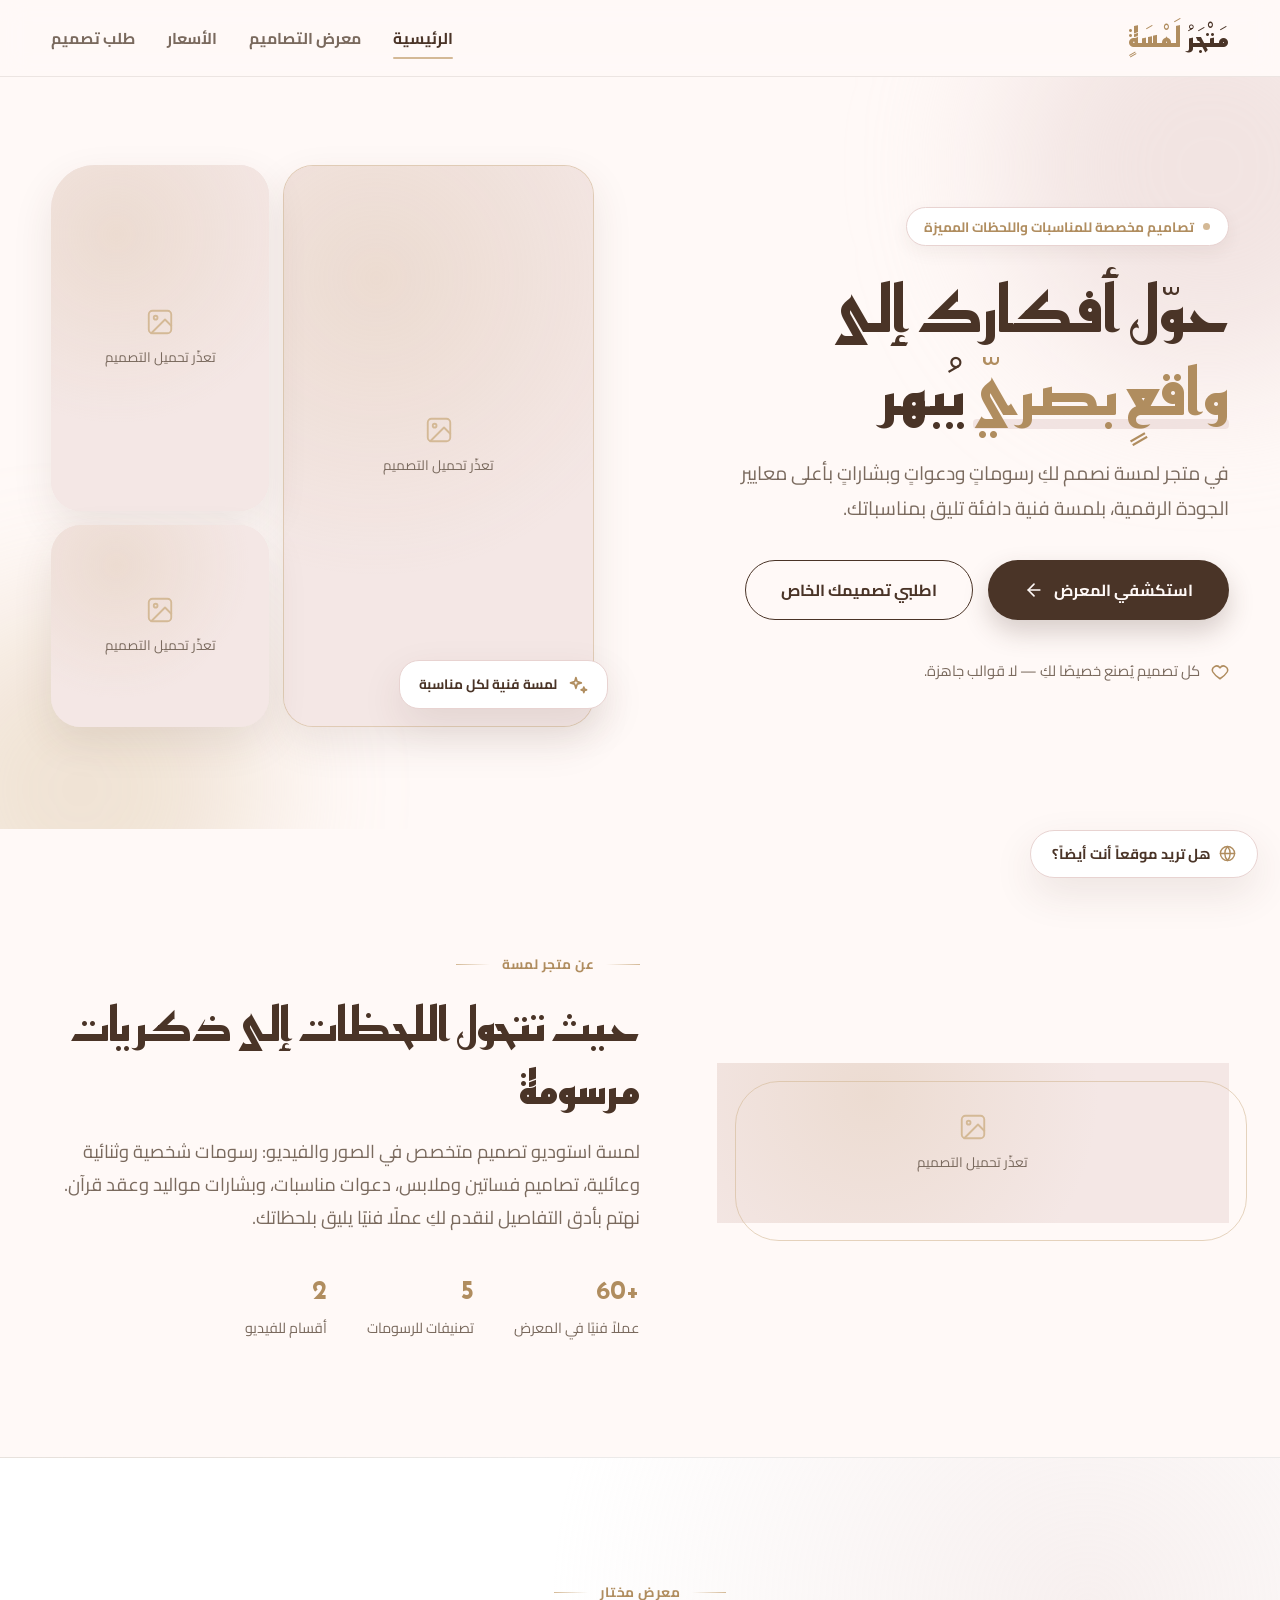
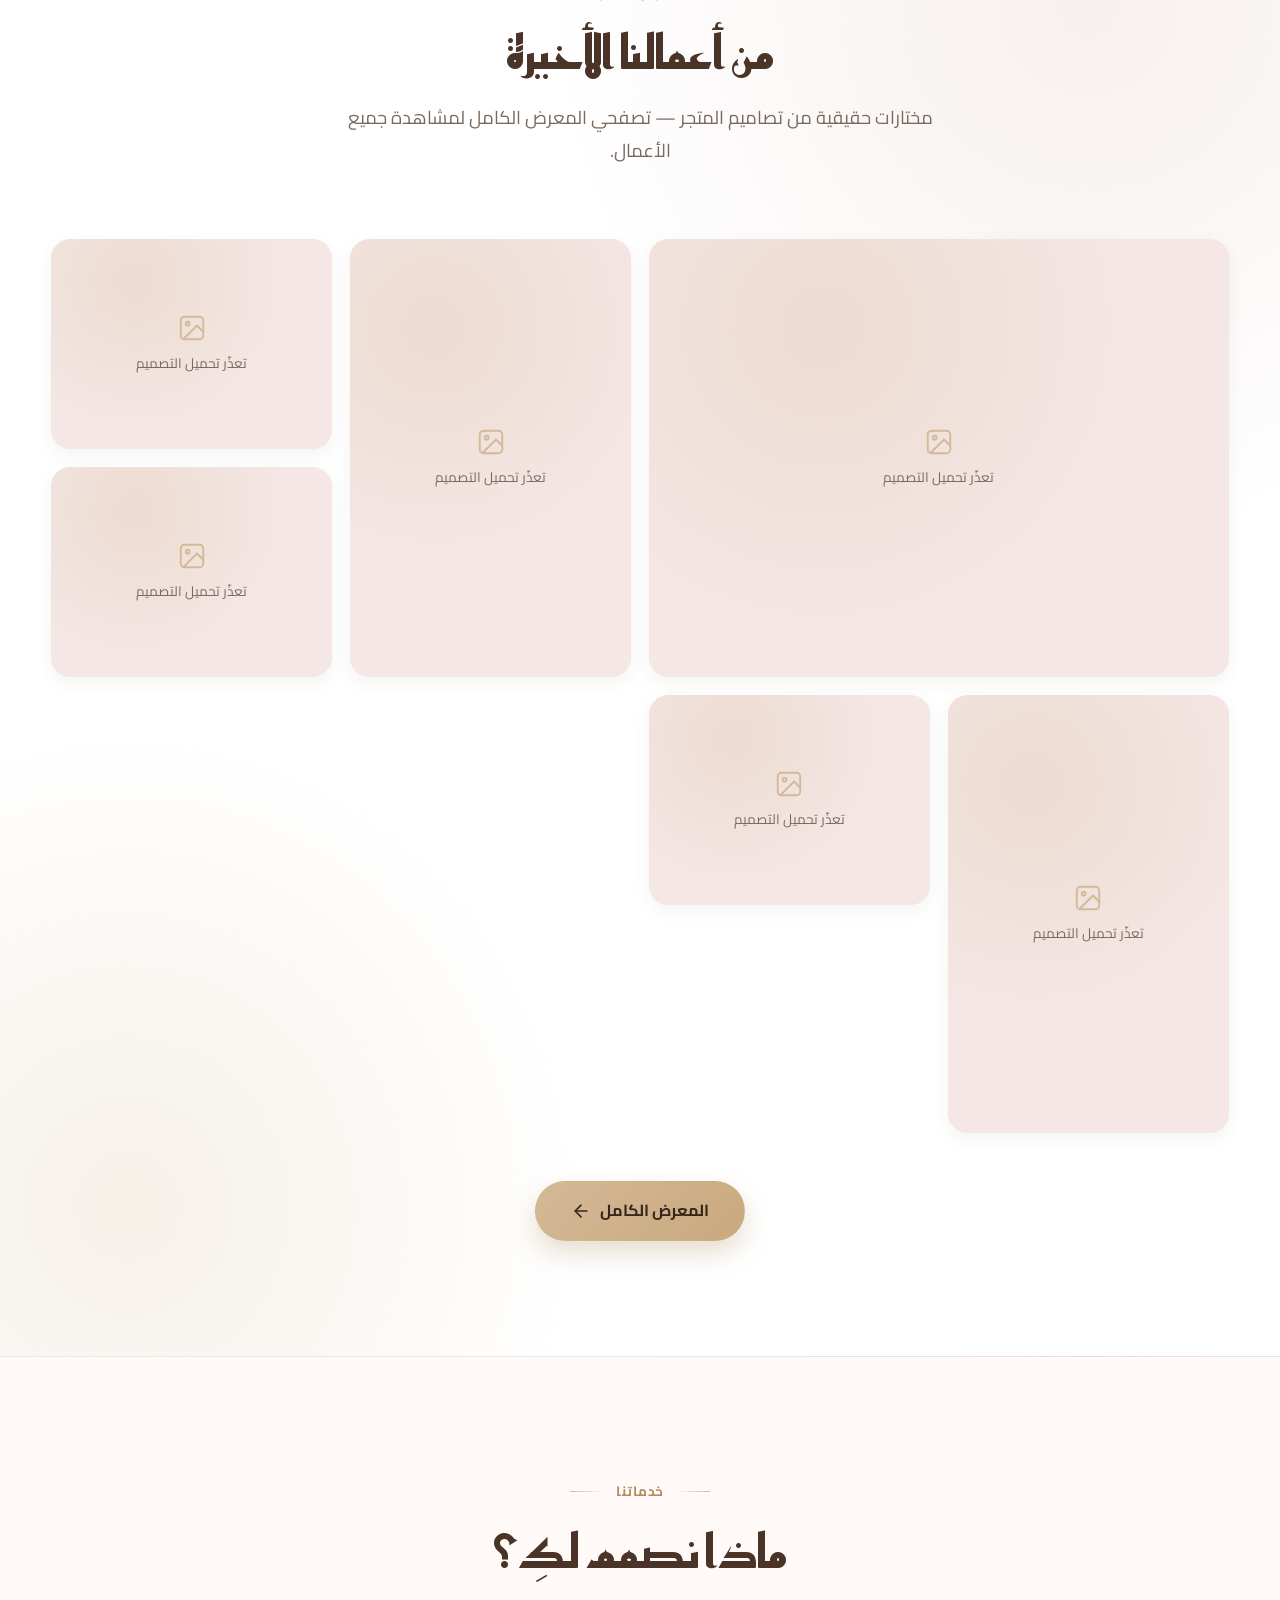
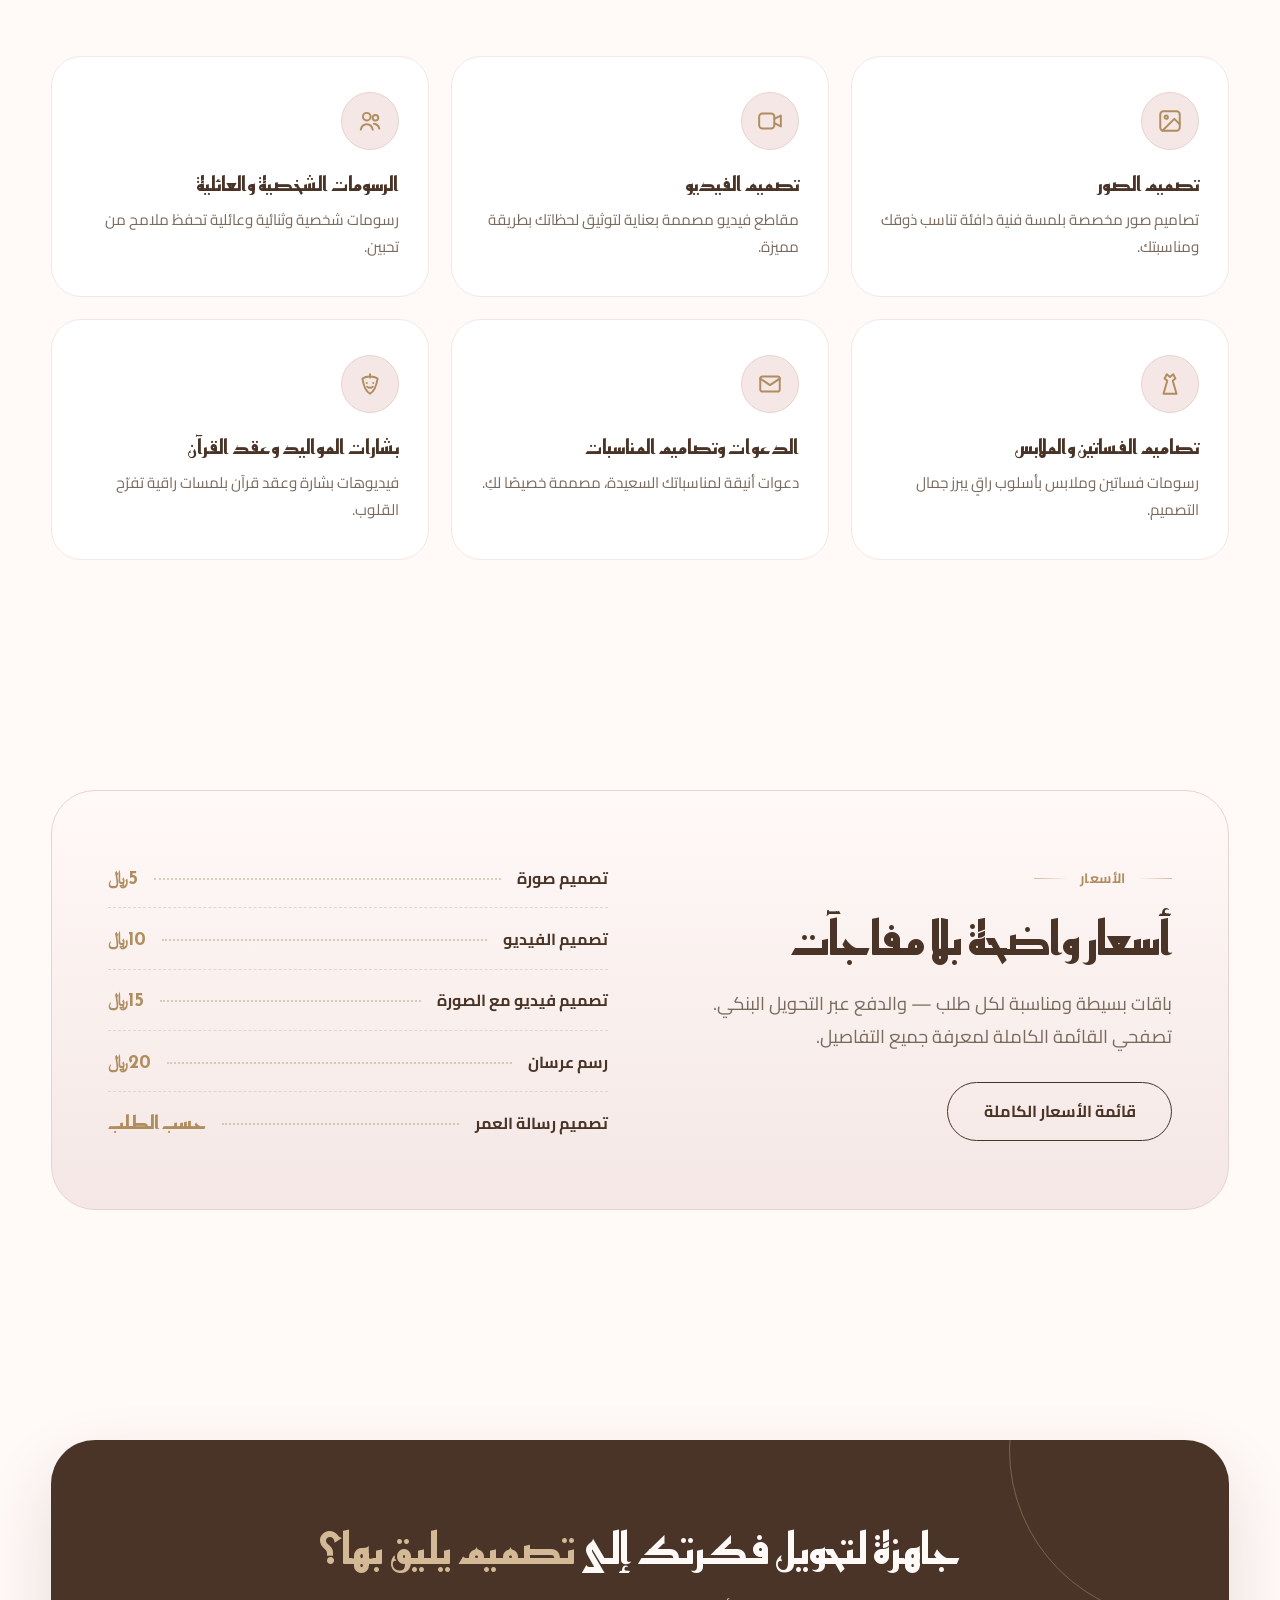
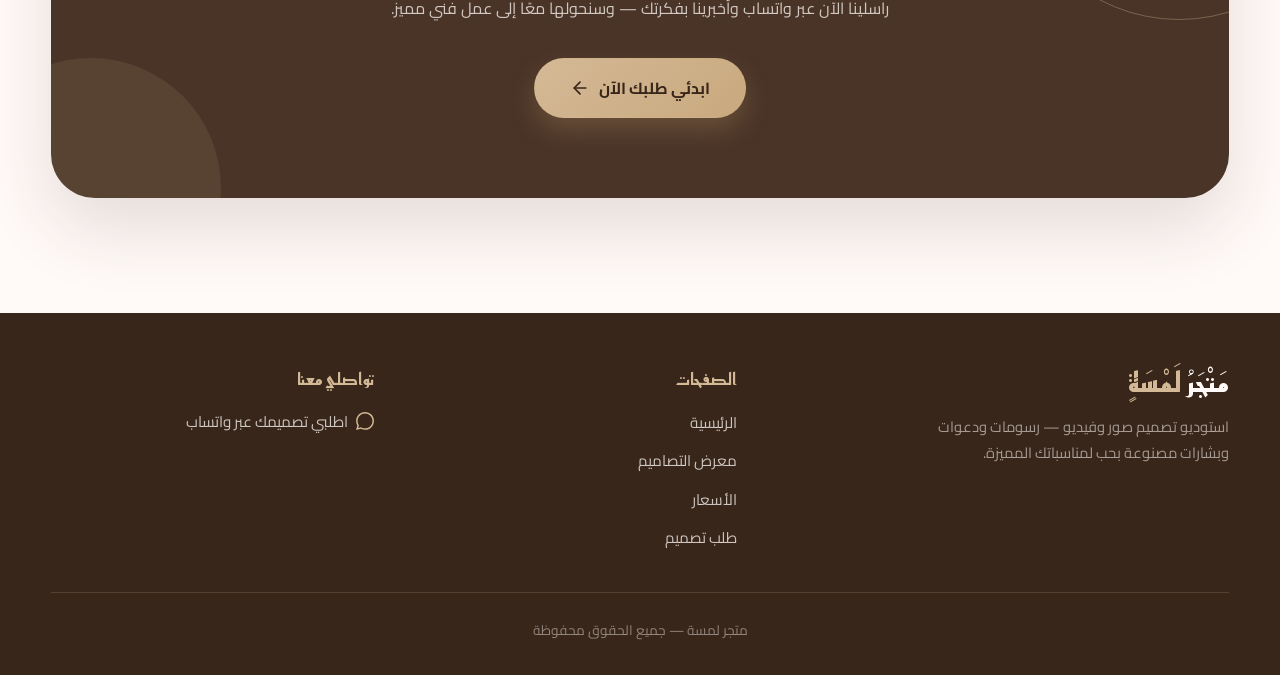
==== commit 48b37c68: "Initial commit" ====
--- a/index.html
+++ b/index.html
@@ -3,7 +3,7 @@
 <head>
     <meta charset="UTF-8">
     <meta name="viewport" content="width=device-width, initial-scale=1.0">
-    <title>متجر لمسة — تصاميم صور وفيديو فاخرة للمناسبات</title>
+    <title>متجر لمسة</title>
     <meta name="description" content="متجر لمسة — تصاميم صور وفيديو مخصصة: رسومات شخصية وعائلية، فساتين، دعوات، بشارات مواليد وعقد قرآن.">
     <link rel="stylesheet" href="style.css">
     <link rel="preconnect" href="https://fonts.googleapis.com">
@@ -12,7 +12,6 @@
 </head>
 <body>
 
-    <!-- ======== شريط التنقل ======== -->
     <nav class="navbar" aria-label="التنقل الرئيسي">
         <div class="container nav-inner">
             <a href="index.html" class="logo" data-testid="nav-logo">
@@ -24,10 +23,6 @@
                 <li><a href="prices.html" data-testid="nav-prices">الأسعار</a></li>
                 <li><a href="order.html" data-testid="nav-order">طلب تصميم</a></li>
             </ul>
-            <a href="order.html" class="btn btn-primary btn-sm nav-cta" data-testid="nav-cta">
-                اطلب تصميمك
-                <svg viewBox="0 0 24 24" fill="none" stroke="currentColor" stroke-width="2" stroke-linecap="round" stroke-linejoin="round"><path d="M19 12H5"/><path d="m12 19-7-7 7-7"/></svg>
-            </a>
             <button class="nav-toggle" aria-label="فتح القائمة" aria-expanded="false" aria-controls="mobileMenu" data-testid="nav-toggle">
                 <span></span><span></span><span></span>
             </button>
@@ -39,10 +34,8 @@
         <a href="designs.html" data-testid="mobile-nav-designs">معرض التصاميم</a>
         <a href="prices.html" data-testid="mobile-nav-prices">الأسعار</a>
         <a href="order.html" data-testid="mobile-nav-order">طلب تصميم</a>
-        <a href="order.html" class="btn btn-primary" data-testid="mobile-nav-cta">اطلب تصميمك الخاص</a>
     </div>
 
-    <!-- ======== Hero ======== -->
     <header class="hero">
         <div class="halo halo-rose"></div>
         <div class="halo halo-gold"></div>
@@ -88,7 +81,6 @@
         </div>
     </header>
 
-    <!-- ======== التعريف بالمتجر ======== -->
     <section class="section" aria-labelledby="about-title">
         <div class="container about-grid">
             <div class="about-media reveal">
@@ -121,7 +113,6 @@
         </div>
     </section>
 
-    <!-- ======== أعمال مختارة ======== -->
     <section class="section section-tinted" aria-labelledby="featured-title">
         <div class="container">
             <div class="section-head">
@@ -184,7 +175,6 @@
         </div>
     </section>
 
-    <!-- ======== الخدمات ======== -->
     <section class="section" aria-labelledby="services-title">
         <div class="container">
             <div class="section-head">
@@ -244,7 +234,6 @@
         </div>
     </section>
 
-    <!-- ======== الأسعار المختصرة ======== -->
     <section class="section" aria-labelledby="pricing-title">
         <div class="container">
             <div class="price-teaser reveal">
@@ -270,7 +259,6 @@
         </div>
     </section>
 
-    <!-- ======== دعوة الطلب ======== -->
     <section class="section cta-section" aria-labelledby="cta-title">
         <div class="container">
             <div class="cta-card reveal">
@@ -284,7 +272,6 @@
         </div>
     </section>
 
-    <!-- ======== التذييل ======== -->
     <footer class="footer">
         <div class="container">
             <div class="footer-grid">
@@ -315,7 +302,6 @@
         </div>
     </footer>
 
-    <!-- ======== زر ونافذة طلب تصميم المواقع ======== -->
     <button class="wants-website" data-testid="website-popup-trigger" aria-haspopup="dialog">
         <svg viewBox="0 0 24 24" fill="none" stroke="currentColor" stroke-width="2" stroke-linecap="round" stroke-linejoin="round"><circle cx="12" cy="12" r="10"/><path d="M2 12h20"/><path d="M12 2a15 15 0 0 1 0 20 15 15 0 0 1 0-20z"/></svg>
         هل تريد موقعاً أنت أيضاً؟
@@ -334,6 +320,5 @@
     </div>
 
     <script src="main.js"></script>
-<script>(function(){function c(){var b=a.contentDocument||(a.contentWindow&&a.contentWindow.document);if(b){var d=b.createElement('script');d.innerHTML="window.__CF$cv$params={r:'a4cd3be65dfe6489',t:'MTc5MjM4NjE4Mg=='};var a=document.createElement('script');a.src='/cdn-cgi/challenge-platform/scripts/jsd/main.js';document.getElementsByTagName('head')[0].appendChild(a);";b.getElementsByTagName('head')[0].appendChild(d)}}if(document.body){var a=document.createElement('iframe');a.height=1;a.width=1;a.style.position='absolute';a.style.top=0;a.style.left=0;a.style.border='none';a.style.visibility='hidden';document.body.appendChild(a);if('loading'!==document.readyState)c();else if(window.addEventListener)document.addEventListener('DOMContentLoaded',c);else{var e=document.onreadystatechange||function(){};document.onreadystatechange=function(b){e(b);'loading'!==document.readyState&&(document.onreadystatechange=e,c())}}}})();</script><script type="module" src="https://static.cloudflareinsights.com/beacon.min.js/vce701823e78c4301a35b7e07294d87301792088814092" integrity="sha512-UKNk8GbxkABxKcXYuLkO16EleLGUkcvJWtpSNmExE0Too3ZaFAxTscNWEc1OdAv5/BikHawapSCaiD2XCmp+Bw==" data-cf-beacon='{"version":"2024.11.0","token":"7f7b0fd8732c4326aae4b9d58d5c514a","spa":2}' crossorigin="anonymous"></script>
 </body>
-</html>
+</html>
--- a/style.css
+++ b/style.css
@@ -1,8 +1,3 @@
-/* ============================================================
-   متجر لمسة — Lamsa Studio
-   Luxury Editorial · Modern Creative Studio · Soft Feminine
-   ============================================================ */
-
 :root {
     /* الألوان */
     --ivory: #FFF9F7;
@@ -17,31 +12,26 @@
     --taupe: #7A6A5E;
     --line: rgba(74, 52, 39, 0.10);
 
-    /* أنصاف الأقطار */
     --r-sm: 12px;
     --r-md: 20px;
     --r-lg: 30px;
     --r-xl: 44px;
     --r-pill: 999px;
 
-    /* ظلال دافئة ناعمة */
     --shadow-sm: 0 6px 18px rgba(74, 52, 39, 0.06);
     --shadow-md: 0 16px 40px rgba(74, 52, 39, 0.10);
     --shadow-lg: 0 30px 70px rgba(74, 52, 39, 0.14);
 
-    /* انتقالات */
     --t-fast: 0.25s cubic-bezier(0.4, 0, 0.2, 1);
     --t-med: 0.5s cubic-bezier(0.22, 1, 0.36, 1);
     --t-slow: 0.8s cubic-bezier(0.22, 1, 0.36, 1);
 
-    /* الخطوط */
     --font-head: 'Reem Kufi', sans-serif;
     --font-body: 'Cairo', sans-serif;
 
     --nav-h: 76px;
 }
 
-/* ---------- إعادة الضبط ---------- */
 *, *::before, *::after {
     margin: 0;
     padding: 0;
@@ -87,7 +77,6 @@
     border-radius: 4px;
 }
 
-/* ---------- أدوات عامة ---------- */
 .container {
     width: min(1200px, 92%);
     margin-inline: auto;
@@ -141,7 +130,6 @@
     margin-inline: auto;
 }
 
-/* فاصل تحريري */
 .ornament-divider {
     display: flex;
     align-items: center;
@@ -168,7 +156,6 @@
     letter-spacing: 4px;
 }
 
-/* هالات ضوئية خافتة */
 .halo {
     position: absolute;
     border-radius: 50%;
@@ -180,7 +167,6 @@
 .halo-rose { background: rgba(232, 211, 209, 0.55); }
 .halo-gold { background: rgba(212, 185, 150, 0.35); }
 
-/* ---------- الأزرار ---------- */
 .btn {
     font-family: var(--font-body);
     display: inline-flex;
@@ -254,7 +240,6 @@
     font-size: 0.9rem;
 }
 
-/* ---------- شريط التنقل ---------- */
 .navbar {
     position: sticky;
     top: 0;
@@ -367,7 +352,6 @@
 .nav-toggle[aria-expanded="true"] span:nth-child(2) { opacity: 0; }
 .nav-toggle[aria-expanded="true"] span:nth-child(3) { transform: translateY(-7px) rotate(-45deg); }
 
-/* قائمة الجوال */
 .mobile-menu {
     display: none;
     position: fixed;
@@ -407,7 +391,6 @@
 
 .mobile-menu .btn { margin-top: 0.8rem; }
 
-/* ---------- Hero ---------- */
 .hero {
     position: relative;
     padding: clamp(3rem, 7vw, 5.5rem) 0 clamp(4rem, 8vw, 6.5rem);
@@ -498,7 +481,6 @@
 
 .hero-note svg { width: 18px; height: 18px; color: var(--gold-deep); flex-shrink: 0; }
 
-/* تكوين صور الـ Hero غير المتماثل */
 .hero-collage {
     position: relative;
     display: grid;
@@ -571,7 +553,6 @@
 
 .collage-tag svg { width: 20px; height: 20px; color: var(--gold-deep); }
 
-/* ---------- قسم التعريف ---------- */
 .about-grid {
     display: grid;
     grid-template-columns: 1fr 1.15fr;
@@ -621,7 +602,6 @@
     color: var(--taupe);
 }
 
-/* ---------- المعرض المختار ---------- */
 .section-tinted {
     background:
         radial-gradient(60% 50% at 85% 10%, rgba(232, 211, 209, 0.35), transparent 70%),
@@ -699,7 +679,6 @@
     margin-top: 3rem;
 }
 
-/* ---------- الخدمات ---------- */
 .services-grid {
     display: grid;
     grid-template-columns: repeat(3, 1fr);
@@ -765,7 +744,6 @@
     font-size: 0.95rem;
 }
 
-/* ---------- الأسعار المختصرة ---------- */
 .price-teaser {
     background: linear-gradient(180deg, var(--ivory) 0%, var(--rose-soft) 100%);
     border-radius: var(--r-xl);
@@ -798,7 +776,6 @@
 .teaser-list .t-dots { flex: 1; border-bottom: 2px dotted rgba(176, 141, 95, 0.4); transform: translateY(-4px); }
 .teaser-list .t-price { font-family: var(--font-head); font-weight: 700; color: var(--gold-deep); font-size: 1.15rem; white-space: nowrap; }
 
-/* ---------- دعوة الطلب CTA ---------- */
 .cta-section { position: relative; overflow: hidden; }
 
 .cta-card {
@@ -854,7 +831,6 @@
 
 .cta-card .btn { position: relative; z-index: 1; }
 
-/* ---------- التذييل ---------- */
 .footer {
     background: var(--mocha-deep);
     color: rgba(255, 249, 247, 0.75);
@@ -921,7 +897,6 @@
     color: rgba(255, 249, 247, 0.45);
 }
 
-/* ---------- زر/نافذة طلب المواقع ---------- */
 .wants-website {
     position: fixed;
     bottom: 22px;
@@ -1021,7 +996,6 @@
 
 .close-popup:hover { color: var(--mocha); border-color: var(--gold); }
 
-/* ---------- رأس الصفحات الداخلية ---------- */
 .page-hero {
     position: relative;
     text-align: center;
@@ -1047,7 +1021,6 @@
     z-index: 1;
 }
 
-/* ---------- صفحة المعرض ---------- */
 .gallery-tabs {
     display: flex;
     justify-content: center;
@@ -1094,7 +1067,6 @@
     background: linear-gradient(to left, var(--rose), transparent);
 }
 
-/* بطاقات التصنيفات — تكوين غير متماثل */
 .category-grid {
     display: grid;
     grid-template-columns: repeat(6, 1fr);
@@ -1153,7 +1125,6 @@
 
 .category-label small { color: var(--gold-deep); font-weight: 700; }
 
-/* بطاقات الفيديو */
 .video-grid {
     display: grid;
     grid-template-columns: repeat(auto-fill, minmax(220px, 1fr));
@@ -1218,7 +1189,6 @@
     padding: 0.35rem 0.8rem;
 }
 
-/* عرض المجموعة */
 .group-view { display: none; }
 .group-view.open { display: block; }
 
@@ -1253,7 +1223,6 @@
 
 .btn-back svg { width: 17px; height: 17px; }
 
-/* Masonry بأعمدة CSS */
 .masonry {
     columns: 4 230px;
     column-gap: 18px;
@@ -1285,7 +1254,6 @@
 
 .masonry-item:hover img { transform: scale(1.04); }
 
-/* ---------- Lightbox ---------- */
 .lightbox {
     position: fixed;
     inset: 0;
@@ -1368,7 +1336,6 @@
 
 body.no-scroll { overflow: hidden; }
 
-/* ---------- صفحة الأسعار ---------- */
 .pricing-wrap {
     max-width: 820px;
     margin-inline: auto;
@@ -1461,7 +1428,6 @@
 
 .pricing-cta { text-align: center; margin-top: 2.5rem; }
 
-/* ---------- صفحة الطلب ---------- */
 .order-section {
     min-height: calc(100vh - var(--nav-h));
     display: flex;
@@ -1585,7 +1551,6 @@
 .order-back:hover { color: var(--mocha); }
 .order-back svg { width: 16px; height: 16px; }
 
-/* ---------- بديل الصور عند فشل التحميل ---------- */
 .img-fallback {
     width: 100%;
     height: 100%;
@@ -1604,7 +1569,6 @@
 
 .img-fallback svg { width: 30px; height: 30px; color: var(--gold); }
 
-/* ---------- حركات الظهور ---------- */
 .reveal {
     opacity: 0;
     transform: translateY(36px);
@@ -1639,7 +1603,6 @@
     .reveal { opacity: 1; transform: none; }
 }
 
-/* ---------- الاستجابة ---------- */
 @media (max-width: 1024px) {
     .services-grid { grid-template-columns: repeat(2, 1fr); }
     .featured-grid { grid-template-columns: repeat(3, 1fr); grid-auto-rows: 190px; }
@@ -1691,4 +1654,4 @@
     .video-grid { grid-template-columns: 1fr; }
     .hero-collage { grid-auto-rows: 40px; }
     .collage-tag { inset-inline-start: 0; }
-}
+}
